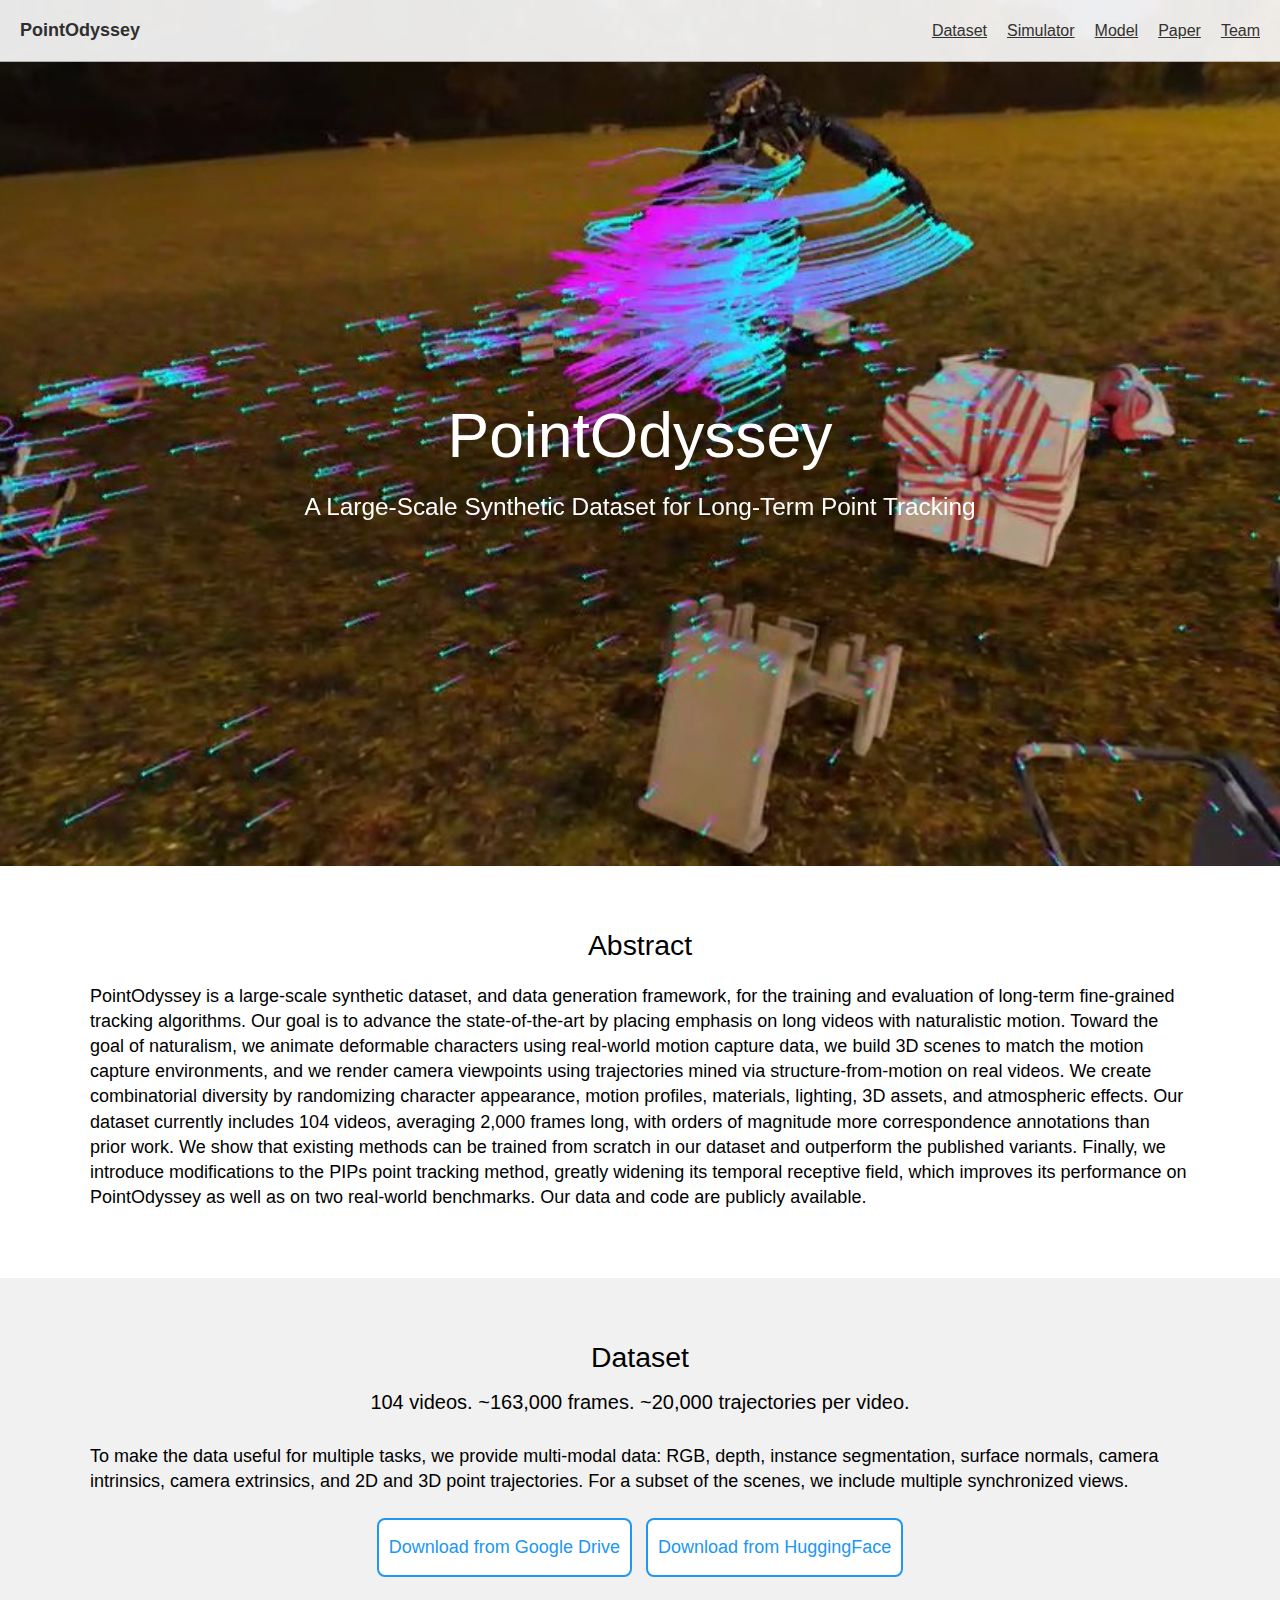
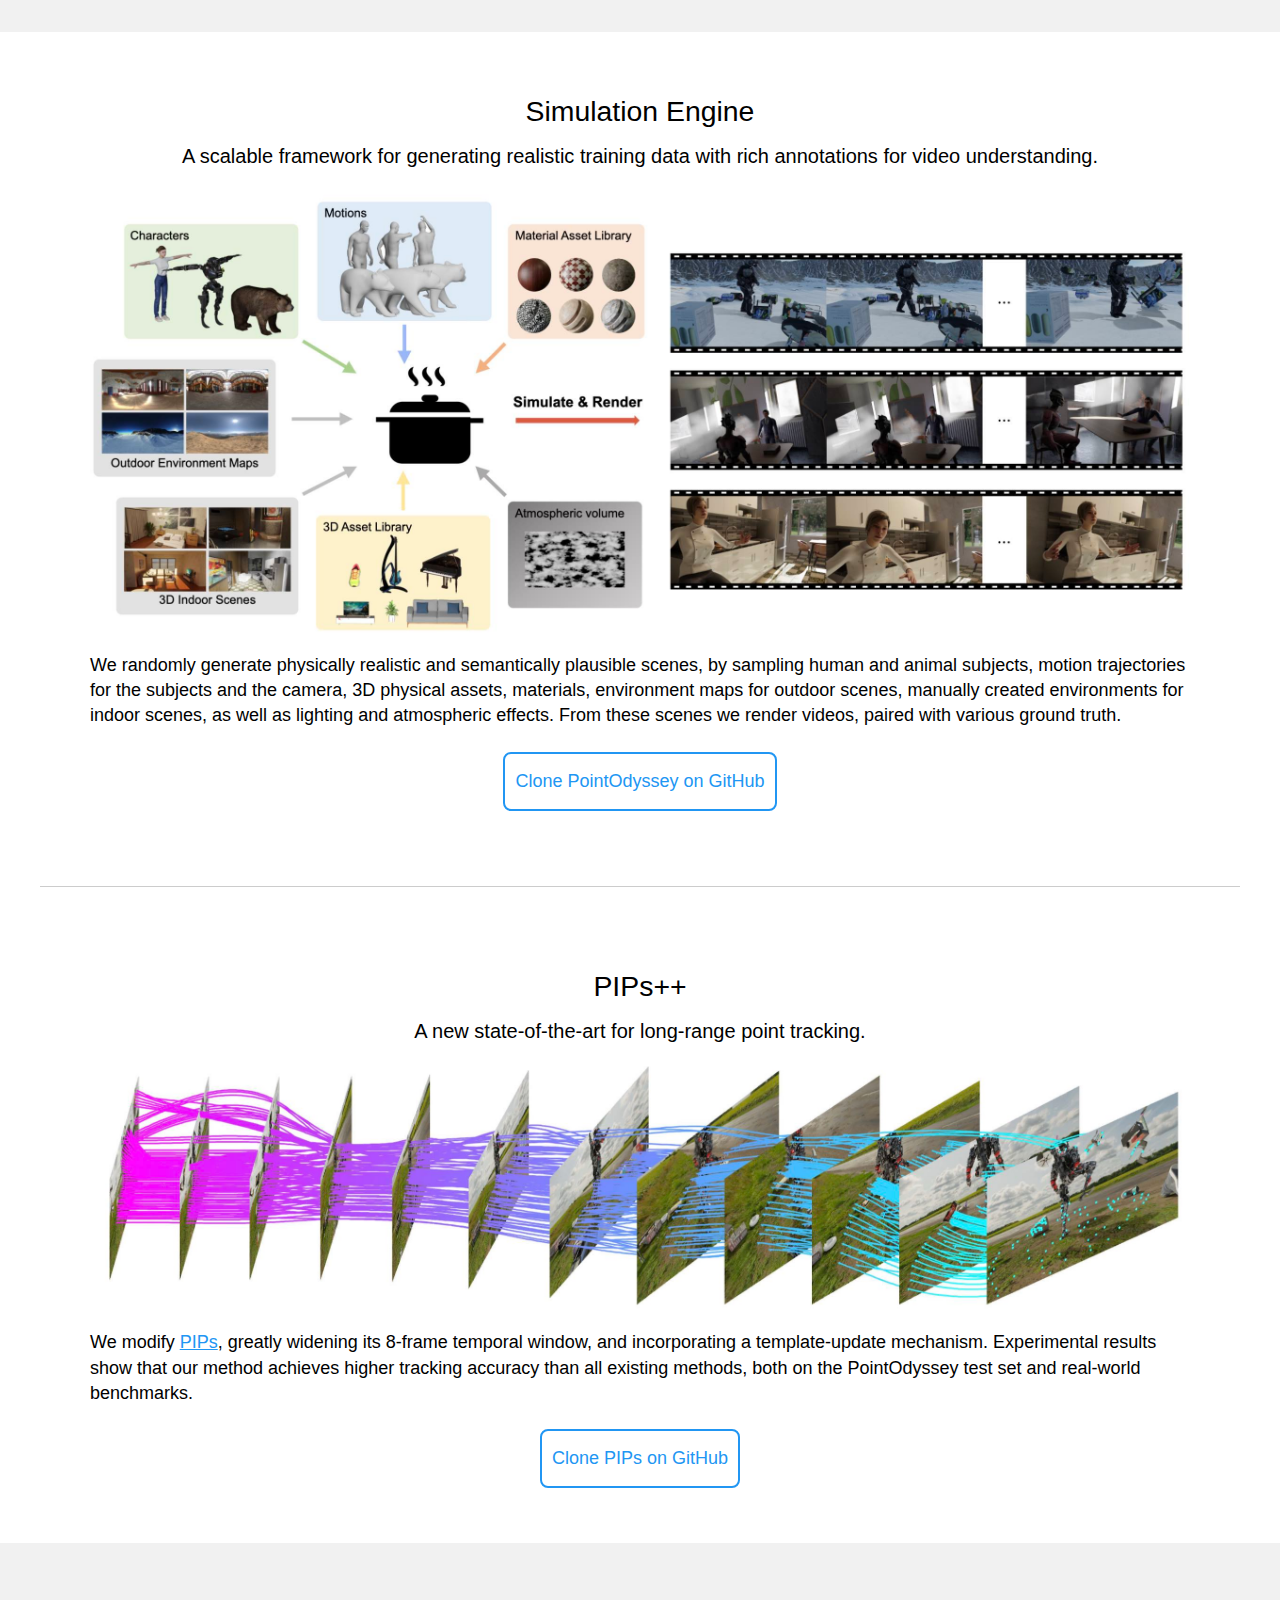
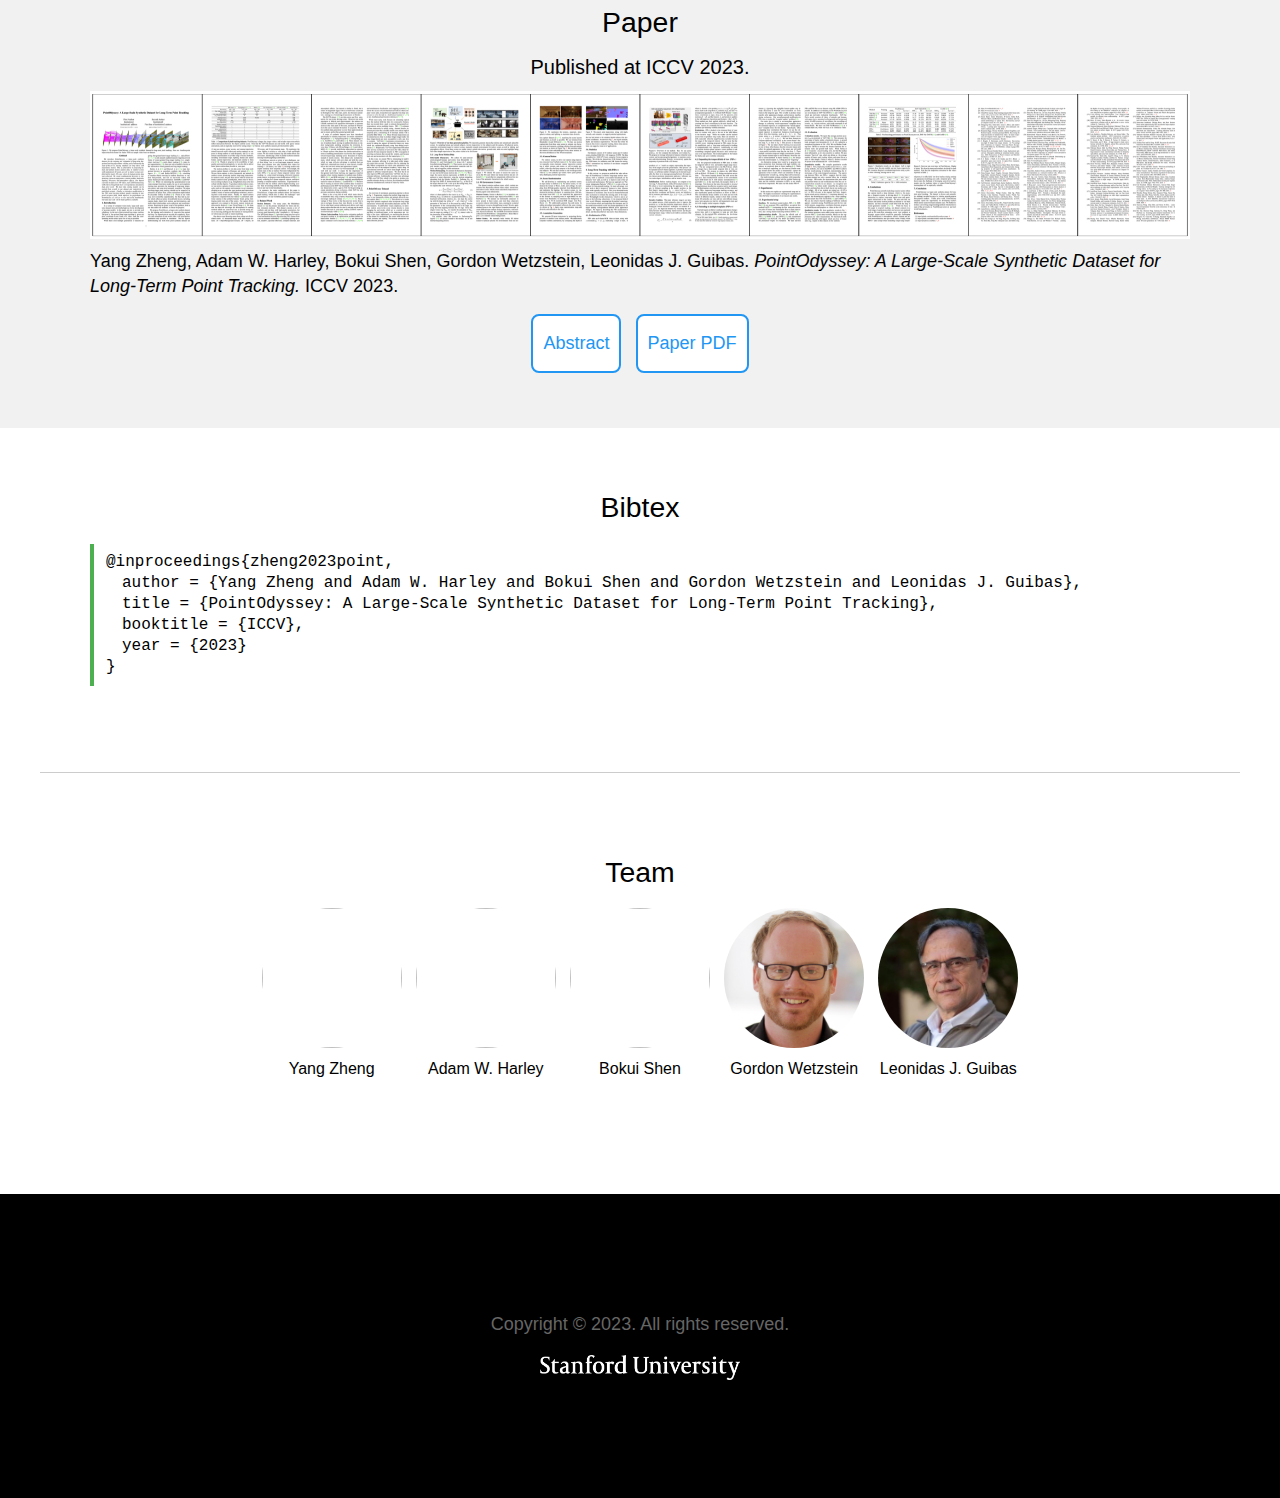
==== index.html @ 619a04db "updated video count" ====
<!DOCTYPE html>
<html>
  <head>
    <!-- Google tag (gtag.js) -->
    <script async src="https://www.googletagmanager.com/gtag/js?id=G-W2QJ24VBZG"></script>
    <script>
      window.dataLayer = window.dataLayer || [];
      function gtag(){dataLayer.push(arguments);}
      gtag('js', new Date());

      gtag('config', 'G-W2QJ24VBZG');
    </script>
    <title>PointOdyssey: A Large-Scale Synthetic Dataset for Long-Term Point Tracking</title>
    <meta charset="UTF-8">
    <!-- <link rel="stylesheet" href="https://maxcdn.bootstrapcdn.com/bootstrap/3.2.0/css/bootstrap.min.css"> -->
    <!-- <\!-- <link rel="stylesheet" href="css/bootstrap.css"> -\-> -->
    <!-- <link rel="stylesheet" href="https://maxcdn.bootstrapcdn.com/bootstrap/3.2.0/css/bootstrap-theme.min.css"> -->
    
    <meta name="viewport" content="width=device-width, initial-scale=1">
    <link rel="stylesheet" href="https://www.w3schools.com/w3css/4/w3.css">
    <link rel='stylesheet' href='https://fonts.googleapis.com/css?family=Roboto'>
    <!-- <link rel='stylesheet' href='https://fonts.googleapis.com/css?family=Fira+Sans'> -->
    <style>
      html {
	  background: #000;
      }
      html,body,p,h1,h2,h3,h4,h5,h6 {
	  /* font-family: "Roboto", sans-serif; */
	  font-family: "Optimistic Display", sans-serif;
	  line-height: 1.4em;
	  -webkit-font-smoothing: antialiased;
      }
      h1,h2,h3,h4,h5,h6 {font-weight: 400;}
      /* h1 {font-size: 48px; text-shadow: 2px 2px 10px black;} */
      /* h1 {font-size: 36px} */
      h1 {font-size: calc(min(24px + 3vw, 96px))}
      h2 {font-size: calc(min(22px + 0.5vw, 48px))}
      p {font-size: 18px}
      ol {font-size: 18px}
      hr {border-top: 1px solid #ccc}
      .card {border: 1px solid #ccc}
      img { display:block; margin-bottom:0px;}
      /* a {text-decoration: none; color: #2196F3;}  */
      a {color: #2196F3;} 
      .btn {margin-bottom:4px}
      .bkg {
      /* background-image: url("images/gates_night2.jpg"); */
      /* box-shadow: inset 0 0 100px hsla(0,0%,0%,1.0); */
      background-size: 100%, auto;
      background-position: 0 50%;
      background-color: #fff;
      }
      .w3-row-padding{ padding: 50px 50px;}
      .margin-top{ margin-top: 50px;}
      .margin-bottom{ margin-bottom: 50px;}
      .head { height:250px;}
      .container {padding: 0; }

      ul {
	  margin: 0 0 20px 0;
	  list-style-type: circle;
      }
      li {
          margin: 10px 0;
      }

      .d-flex {
	  display: flex;
      }
      .align-items-center {
	  align-items: center;
      }
      

      .button {
	  background-color: #2196F3;
	  border: none;
	  padding: 5px 10px;
	  text-align: center;
	  text-decoration: none;
	  display: inline-block;
	  margin: 5px 5px;
	  /* font-size: 16px; */
	  /* margin: 4px 2px; */
	  transition-duration: 0.4s;
	  cursor: pointer;
	  border-radius: 8px;
      }

      .button2 {
	  background-color: #fff;
	  border: 2px solid #2196F3;
      }

      .button2:hover {
	  background-color: #2196F3;
	  color: white;
      }

      .row {
	  width: 100%;
	  height: 100%;
	  display:table-row;
	  background: #ddd;
      }
      .col-left, .col-right {
	  width: 50%;
	  display: table-cell;
	  vertical-align: middle;
      }

      .video-container {
	  width: 100%;
	  position: relative;
	  <!-- background-color: #000; -->
      }
      .inline-video-container {
	  /* min-height: 300px; */
	  width: 100%;
	  position: relative;
      }
      .video-container video {
	  width: 100%;
	  height: 100%;
	  position: absolute;
	  object-fit: cover;
	  z-index: 0;
	  filter: brightness(50%);
      }
      .inline-video-container video {
	  width: 100%;
	  height: 100%;
	  position: absolute;
	  z-index: 0;
	  filter: brightness(50%);
      }
      .video-container .caption {
	  z-index: 1;
	  position: relative;
	  padding: 10px;
	  text-color: #fff;
      }
      .video-container .caption a {
	  /* text-decoration: underline; */
	  color: #66AAFF;
      } 
      /* ul { */
      /* 	  list-style: none; */
      /* } */
      /* ul li:before { */
      /* 	  content: '✓ '; */
      /* } */
      .layered-paper-big { /* modified from: http://css-tricks.com/snippets/css/layered-paper/ */
      box-shadow:
      0px 0px 1px 1px rgba(0,0,0,0.35), /* The top layer shadow */
      5px 5px 0 0px #fff, /* The second layer */
      5px 5px 1px 1px rgba(0,0,0,0.35), /* The second layer shadow */
      10px 10px 0 0px #fff, /* The third layer */
      10px 10px 1px 1px rgba(0,0,0,0.35), /* The third layer shadow */
      15px 15px 0 0px #fff, /* The fourth layer */
      15px 15px 1px 1px rgba(0,0,0,0.35), /* The fourth layer shadow */
      20px 20px 0 0px #fff, /* The fifth layer */
      20px 20px 1px 1px rgba(0,0,0,0.35), /* The fifth layer shadow */
      25px 25px 0 0px #fff, /* The fifth layer */
      25px 25px 1px 1px rgba(0,0,0,0.35); /* The fifth layer shadow */
      margin-left: 10px;
      margin-right: 60px;
      }

      .w3-top {
	  z-index: 2;
	  vertical-align:middle;
      }

      /* Add a black background color to the top navigation */
      .topnav {
	  background-color: #fff;
	  overflow: hidden;
	  border-bottom: 1px solid #c0c0c0;
	  padding: 0px 10px; 
	  font-size: 16px;
	  opacity: 90%; 
      }

      .topnav p {
	  float: left;
	  color: #333;
	  text-align: center;
	  margin: 0;
	  text-decoration: none;
	  font-weight:bold; 
	  padding: 20px 20px;
      }
      
      .topnav a {
	  float: right;
	  color: #333;
	  text-align: center;
	  padding: 20px 10px;
	  text-decoration: underline;
      }
      .topnav a:hover {
	  background-color: #ddd;
	  color: black;
      }
      .topnav a.active {
	  background-color: #2196F3;
	  color: white;
      }

      .author {
	  display: inline-block;
	  text-align: center;
	  font-size: 16px;
	  margin-bottom: 10px;
	  padding: 5px 5px;
	  background: #fff;
	  border-radius: 20px;
      }
      .author a{
	  color: black;
	  text-decoration: none;
      }
      .author:hover {
	  background: #f0f0f0;
      }
      .authorphoto img {
	  width: 140px;
	  height: 140px;
	  border-radius: 140px;
	  margin-bottom: 10px;
      }
      
      .author-institute{
	  color: #000000;
	  font-size: 14px;
      }

      .footer {
	  left: 0;
	  bottom: 0;
	  width: 100%;
	  height: 100px;
	  background-color: #000;
	  color: white;
	  text-align: center;
      }

      a.anchor {
	  display: block;
	  position: relative;
	  top: -50px;
	  visibility: hidden;
      }
      

      /* replaces the "cover" image in html5 video */
      #container {
	  background-image: url("./assets/preview_frame.jpg");
	  background-size: cover;
	  background-position: center;
	  background-repeat: no-repeat;
	  background-color: black;
      }
      #video {
	  opacity: 0;                /* start faded out */
	  transition: opacity 2s;    /* css fade in */
      }
      
    </style>
    <script type='text/javascript' src='./assets/jquery-3.7.0.min.js?ver=3.7.0' id='jquery-core-js'></script>
    <script type="text/javascript">
      /* wait for all elements of DOM to be rendered */
      $(document).ready(function() {

	  /* force some of these attr */
	  $("#video").attr({"autoplay": true,
			    "muted": true});

	  /* ensure that video ends on last frame
	     rather than rewind to beginning
	     $("#video").mediaelementplayer({autoRewind: false}); */
	  /* double ensure that video is muted otherwise chrome
	     won't autostart */
	  $("#video").prop('muted', true);

	  /* when video auto plays, it fades in */
	  $("#video").bind('play', function (e) {
	      $("#video").css('opacity', 1.0);
	  });
      });
    </script>

  </head>
  <body class="w3-white" style="padding:0; margins:0;">

    <a class="anchor" class="top" id="home"></a>
    <div class="w3-top">
      <div class="w3-bar">
	<!-- <div class="w3-content"> -->
	  <div class="topnav">
	    <a href="#home" style="float:left;text-decoration:none;font-weight:bold;font-size:18px">PointOdyssey</a>
	    <div class="w3-hide-small">
	      <a href="#team">Team</a>
	      <a href="#paper">Paper</a>
	      <a href="#model">Model</a>
	      <a href="#simulator">Simulator</a>
	      <a href="#dataset">Dataset</a>
	    </div>
	  </div>
	</div>
      </div>
    </div>
    
    
    <div class="video-container" id='container'>
      <video id='video' controls="controls" muted="muted" autoplay="true" loop="true" preload='none'>
	<source src="./assets/media2-26823.mp4#t=0.1" type="video/mp4" />
      </video>
      <div class="caption">
	<div class="w3-row w3-content" style="max-width:1200px; padding-left:5%; padding-right:5%; padding-top:50px">
	  <!-- <div class="w3-col w3-hide-small" style="width:50px"></div> -->
	  <div class="w3-row w3-text-white">
	    <!-- <div class="w3-col s0 m3 l0" style="height:10px"></div> -->
	    <!-- <div class="w3-col s0 m9 l6"> -->
              <table style="width:100%;border:0px;border-spacing:0px;border-collapse:separate;margin-right:auto;margin-left:auto;">
		<tr style="padding:0px">
		  <td style="padding-top:30%;padding-bottom:30%;vertical-align:middle">
		    <div class="w3-center">
		      <h1>PointOdyssey</h1>
		      <h4 style="font-size: calc(18px + 0.5vw)">A Large-Scale Synthetic Dataset for Long-Term Point Tracking</h4>
		      <!-- <p> -->
			<!-- 	<a href="https://y-zheng18.github.io/">Yang Zheng</a>, -->
			<!-- 	<a href="https://adamharley.com/">Adam W. Harley</a>, -->
			<!-- 	<a href="https://cs.stanford.edu/people/bshen88/">Bokui Shen</a>, -->
			<!-- 	<a href="https://stanford.edu/~gordonwz/">Gordon Wetzstein</a>, -->
			<!-- 	<a href="https://geometry.stanford.edu/member/guibas/">Leonidas J. Guibas</a> -->
			<!-- </p> -->
		    </div>
		    <!-- <h3>ICCV 2023</h3> -->
		    <!-- <p>Yang Zheng</p> -->
		    <!-- <p>Adam W. Harley</p> -->
		    <!-- <p>Bokui Shen</p> -->
		    <!-- <p>Gordon Wetzstein</p> -->
		    <!-- <p>Leonidas J. Guibas</p> -->
		    <!-- <p>Yang Zheng, Adam W. Harley, Bokui Shen, Gordon Wetzstein, Leonidas J. Guibas</p> -->
		    <!-- <p>Yang Zheng, Adam W. Harley, Bokui Shen, Gordon Wetzstein, Leonidas J. Guibas</p> -->
		    <!-- <p>ICCV 2023</p> -->
		  </td>
		</tr>
	      </table>
	      <!-- </div> -->
	    <!-- <div class="w3-col s0 m3 l5" style="height:10px"></div> -->
	  </div>
	</div> <!-- end 1200 -->
      </div>  <!-- end video caption -->
    </div> <!-- end video container -->
    
    <div class="w3-content" style="max-width:1200px;">
      <div class="w3-row-padding">
	<div class="w3-center">
	  <h2>Abstract</h2>
	</div>
	<p>PointOdyssey is a large-scale synthetic dataset, and data generation framework, for the training and evaluation of long-term fine-grained tracking algorithms. Our goal is to advance the state-of-the-art by placing emphasis on long videos with naturalistic motion. Toward the goal of naturalism, we animate deformable characters using real-world motion capture data, we build 3D scenes to match the motion capture environments, and we render camera viewpoints using trajectories mined via structure-from-motion on real videos. We create combinatorial diversity by randomizing character appearance, motion profiles, materials, lighting, 3D assets, and atmospheric effects. Our dataset currently includes 104 videos, averaging 2,000 frames long, with orders of magnitude more correspondence annotations than prior work. We show that existing methods can be trained from scratch in our dataset and outperform the published variants. Finally, we introduce modifications to the PIPs point tracking method, greatly widening its temporal receptive field, which improves its performance on PointOdyssey as well as on two real-world benchmarks. Our data and code are publicly available.
	</p>
      </div> <!-- end row -->
    </div> <!-- end 1200 -->
    
    <a class="anchor" class="top" id="dataset"></a>
    <div class="w3-light-gray">
      <div class="w3-row-padding w3-content" style="max-width:1200px;">
	<div class="w3-center">
	  <h2>Dataset</h2>
	  <h4>104 videos. ~163,000 frames. ~20,000 trajectories per video.</h4>
	  <img style="width:100%;max-width:100%" alt="" src="assets/teaser.gif">
	</div>
	<p>To make the data useful for multiple tasks, we provide multi-modal data: RGB, depth, instance segmentation, surface normals, camera intrinsics, camera extrinsics, and 2D and 3D point trajectories. For a subset of the scenes, we include multiple synchronized views.</p>
	<div class="w3-center">
	  <a class="button button2" href="https://drive.google.com/drive/folders/1AyoI_9fw-G1X1MYEmOBuTFnCjX6PjoH6?usp=drive_link"><h5>Download from Google Drive</h5></a>
	  <a class="button button2" href="https://huggingface.co/datasets/aharley/pointodyssey/tree/main"><h5>Download from HuggingFace</h5></a>
	</div>
      </div> <!-- end 1200 -->
    </div> <!-- end gray -->


    <a class="anchor" class="top" id="simulator"></a>
    <div class="w3-content" style="max-width:1200px;">
      <div class="w3-row-padding">
	<div class="w3-center">
	  <h2>Simulation Engine</h2>
	  <h4>A scalable framework for generating realistic training data with rich annotations for video understanding.</h4>
	  <img style="width:100%;max-width:100%" alt="" src="assets/pipeline.jpg">
	</div>
	<p>We randomly generate physically realistic and semantically plausible
	  scenes, by sampling human and animal subjects, motion trajectories for the subjects and the camera, 3D physical assets,
	  materials, environment maps for outdoor scenes, manually created environments for indoor scenes, as well as lighting and
	  atmospheric effects. From these scenes we render videos, paired with various ground truth.</p>
	<div class="w3-center">
	  <a class="button button2" href="https://github.com/y-zheng18/point_odyssey"><h5>Clone PointOdyssey on GitHub</h5></a>
	  <!-- <a class="button button2" href="#simulator"><h5>Link will appear here before Monday July 31!</h5></a> -->
	  <!-- <a class="button button2" href="https://github.com/y-zheng18/point_odyssey"><h5>Clone PointOdyssey on GitHub</h5></a> -->
	</div>
      </div> <!-- end row-padding -->
      
      <hr>
      
    <a class="anchor" class="top" id="model"></a>
      <div class="w3-row-padding">
	<div class="w3-center">
	  <h2>PIPs++</h2>
	  <h4>A new state-of-the-art for long-range point tracking.</h4>
	  <img style="width:100%;max-width:100%" alt="" src="assets/point_tracks.jpg">
	</div>
	<p>We modify <a href="https://particle-video-revisited.github.io/">PIPs</a>, greatly widening its 8-frame temporal window, and incorporating a template-update mechanism. Experimental results show that our method achieves higher tracking accuracy than all existing methods, both on the PointOdyssey test set and real-world benchmarks.
	  <div class="w3-center">
	    <!-- <h3>Clone <a href="https://github.com/aharley/pips/">pips</a> on GitHub.</h3> -->
	    <a class="button button2" href="https://github.com/aharley/pips"><h5>Clone PIPs on GitHub</h5></a>
	  </div>
      </div> <!-- end row-padding -->
    </div> <!-- end 1200 -->

    
    <a class="anchor" class="top" id="paper"></a>
    <div class="w3-light-gray">
      <div class="w3-content" style="max-width:1200px;">
	<div class="w3-row-padding">
	  <div class="w3-center">
	    <h2>Paper</h2>
	    <h4>Published at ICCV 2023.</h4>
	    <img style="width:100%;max-width:100%" alt="" src="assets/paper_wide.jpeg">
	  </div>
	  <h5>Yang Zheng, Adam W. Harley, Bokui Shen, Gordon Wetzstein, Leonidas J. Guibas.
	    <i>PointOdyssey: A Large-Scale Synthetic Dataset for Long-Term Point Tracking.</i>
	    ICCV 2023.</h5>
	  <div class="w3-center">
	    <a class="button button2" href="https://arxiv.org/abs/2307.15055"><h5>Abstract</h5></a>
	    <a class="button button2" href="https://arxiv.org/pdf/2307.15055.pdf"><h5>Paper PDF</h5></a>
	  </div>
	</div> <!-- end row-padding -->
      </div> <!-- end 1200 -->
    </div> <!-- end gray -->
    
    <div class="w3-content" style="max-width:1200px;">
      <div class="w3-row-padding">
	<div class="w3-center"><h2>Bibtex</h2></div>
	<div class="w3-code notranslate">
	  @inproceedings{zheng2023point,<br>
	  &emsp;author    = {Yang Zheng and Adam W. Harley and Bokui Shen and Gordon Wetzstein and Leonidas J. Guibas}, <br>
	  &emsp;title     = {PointOdyssey: A Large-Scale Synthetic Dataset for Long-Term Point Tracking},<br>
	  &emsp;booktitle = {ICCV},<br>
	  &emsp;year      = {2023}<br>
	  }
	</div>
      </div> <!-- end row-padding -->
      
      <hr>
      
      <a class="anchor" class="top" id="team"></a>
      <div class="w3-row-padding w3-content">
	<div class="w3-center" style="padding-bottom:50px;">
	  <h2>Team</h2>
	  <div>
	    <div class="author">
	      <a href="https://y-zheng18.github.io/">
		<div class="authorphoto"><img src="https://y-zheng18.github.io/figs/me.jpg"></div>
		<div>Yang Zheng</div>
	      </a>
	    </div>
	    <div class="author">
	      <a href="https://www.adamharley.com/">
		<div class="authorphoto"><img src="https://adamharley.com/images/face_gates2.jpg"></div>
		<div>Adam W. Harley</div>
	      </a>
	    </div>
	    <div class="author">
	      <a href="https://cs.stanford.edu/~willshen">
		<div class="authorphoto"><img src="https://cs.stanford.edu/people/bshen88/assets/img/bokui_shen.jpg"></div>
		<div>Bokui Shen</div>
	      </a>
	    </div>
	    <div class="author">
	      <a href="https://stanford.edu/~gordonwz/">
		<div class="authorphoto"><img src="./assets/gordon.jpg"></div>
		<div>Gordon Wetzstein</div>
	      </a>
	    </div>
	    <div class="author">
	      <a href="http://geometry.stanford.edu/member/guibas">
		<div class="authorphoto"><img src="./assets/leo.jpg"></div>
		<div>Leonidas J. Guibas</div>
	      </a>
	    </div>
	  </div>
	</div>
      </div> <!-- end row-padding -->
      <!-- <hr> -->
    </div> <!-- end 1200 -->
    <div class="footer">
      <div class="w3-row-padding">
	<div class="w3-row-padding">
	  <p class="w3-center" style="color:#666;">Copyright © 2023. All rights reserved.</p>
	  <p><img alt="" src="assets/stanford_white.png" style="display: block; margin-left: auto; margin-right: auto; width:200px;"></p>
	</div>
      </div>
    </div>
  </body>
</html>
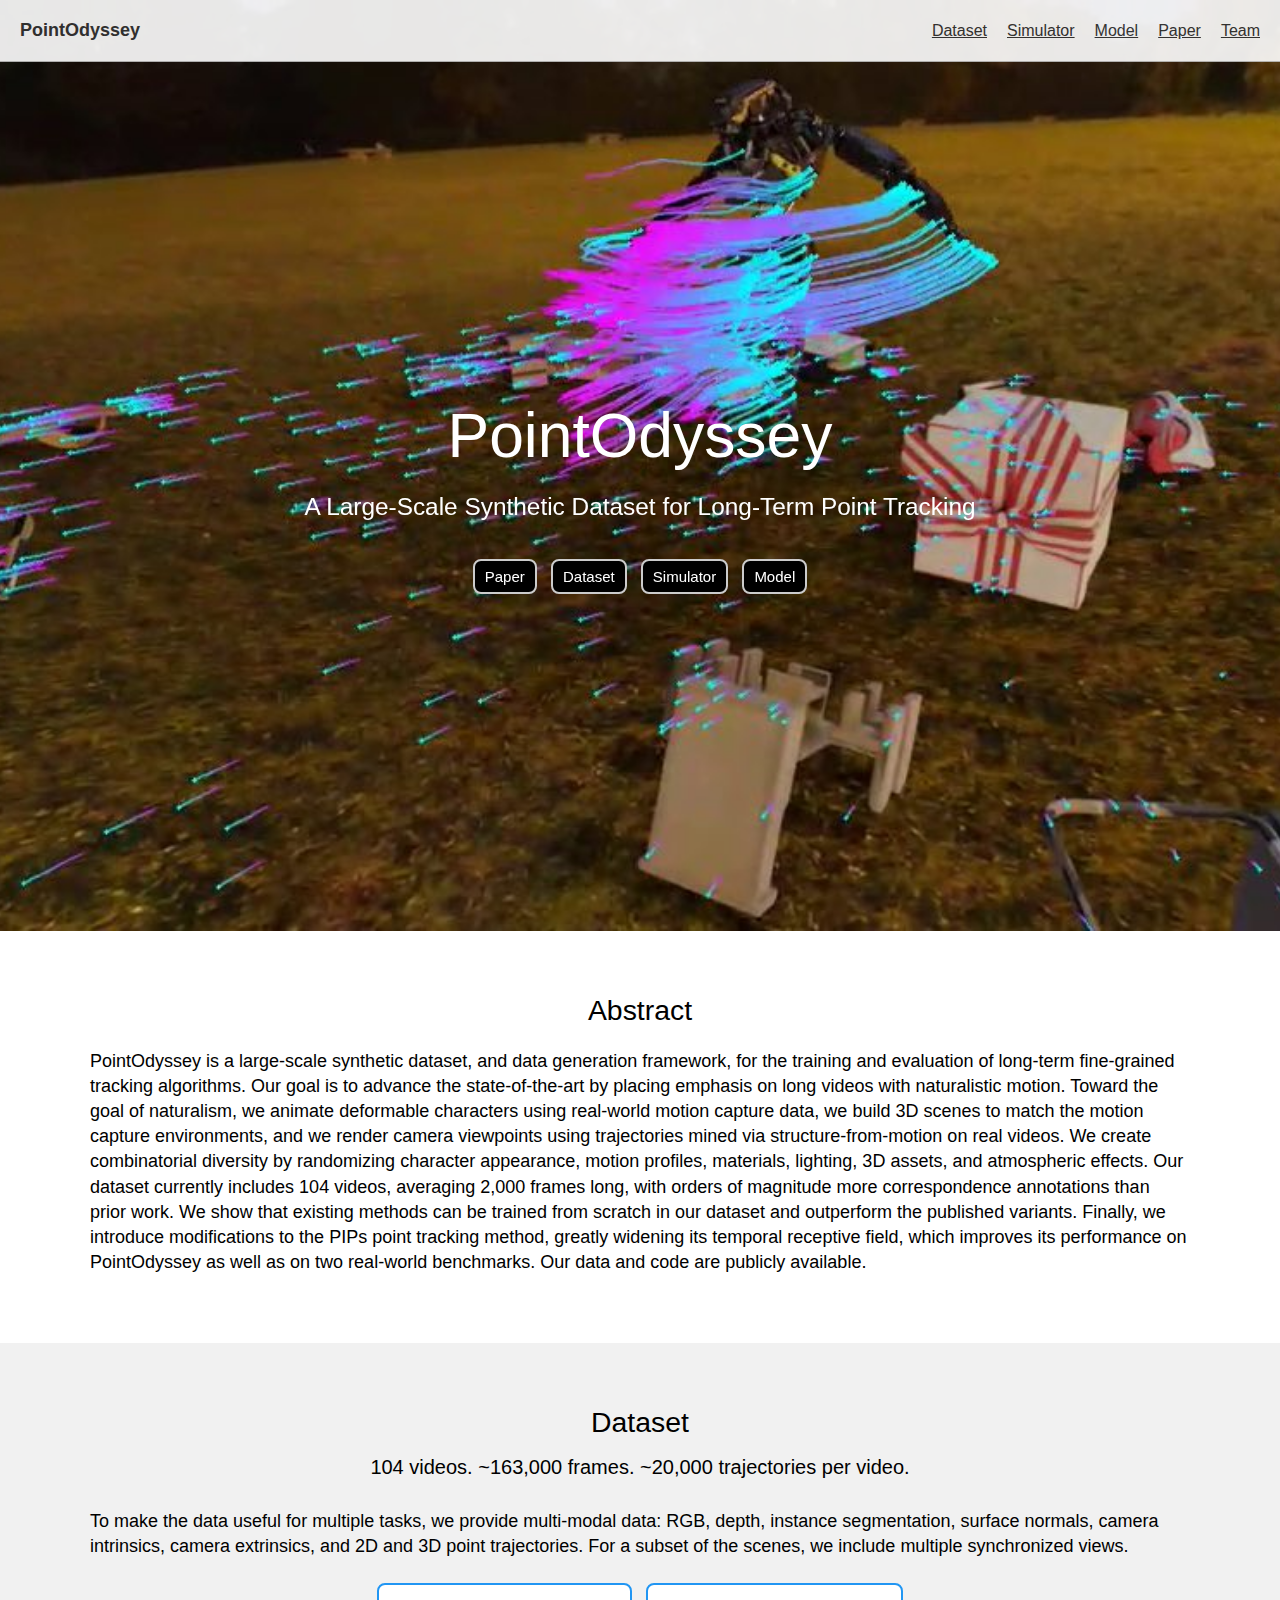
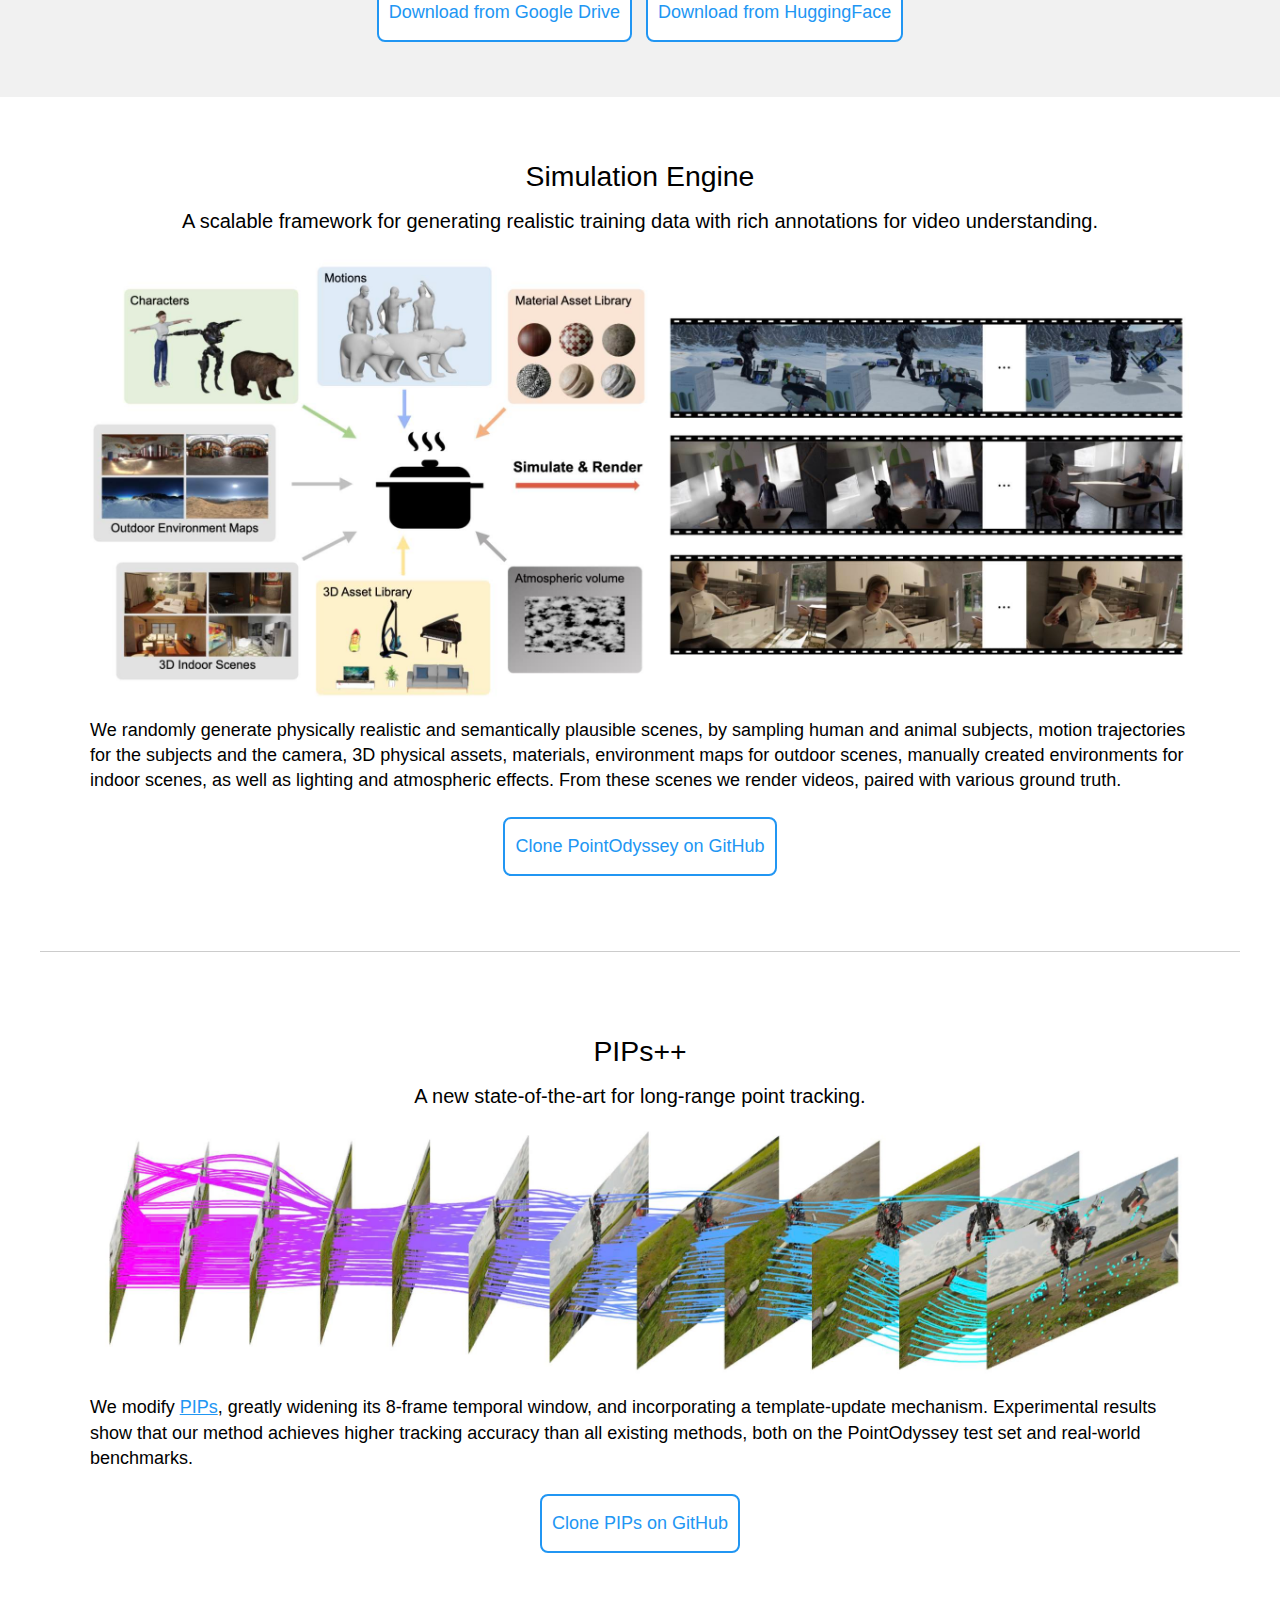
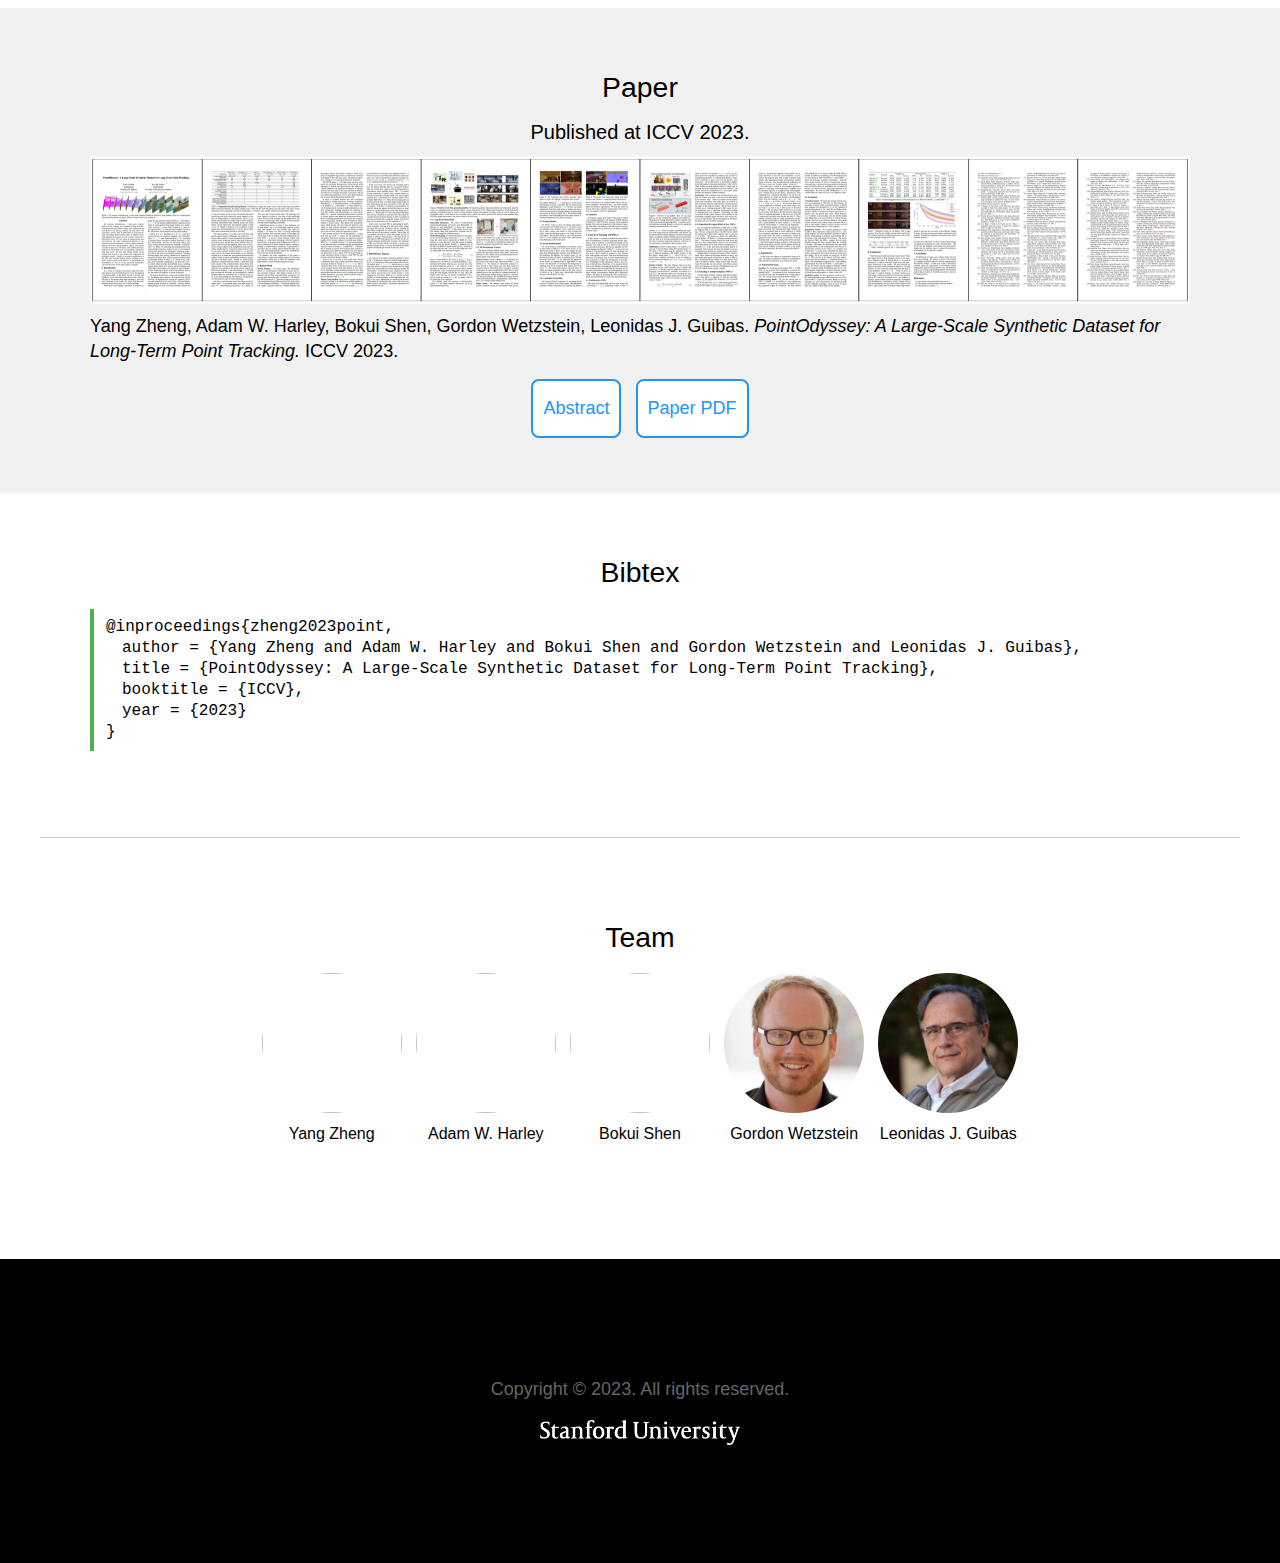
==== commit 8b26c575: "added quick links to front" ====
--- a/index.html
+++ b/index.html
@@ -92,6 +92,15 @@
 	  border: 2px solid #2196F3;
       }
 
+      .button-black {
+	  background-color: #000;
+	  border: 2px solid #ccc;
+	  color: #fff;
+      }
+      /* .button-black a { */
+      /* 	  color: #fff;  */
+      /* } */
+
       .button2:hover {
 	  background-color: #2196F3;
 	  color: white;
@@ -140,10 +149,10 @@
 	  padding: 10px;
 	  text-color: #fff;
       }
-      .video-container .caption a {
-	  /* text-decoration: underline; */
-	  color: #66AAFF;
-      } 
+      /* .video-container .caption a { */
+      /* 	  /\* text-decoration: underline; *\/ */
+      /* 	  color: #66AAFF; */
+      /* }  */
       /* ul { */
       /* 	  list-style: none; */
       /* } */
@@ -321,6 +330,8 @@
 	<div class="w3-row w3-content" style="max-width:1200px; padding-left:5%; padding-right:5%; padding-top:50px">
 	  <!-- <div class="w3-col w3-hide-small" style="width:50px"></div> -->
 	  <div class="w3-row w3-text-white">
+
+	    
 	    <!-- <div class="w3-col s0 m3 l0" style="height:10px"></div> -->
 	    <!-- <div class="w3-col s0 m9 l6"> -->
               <table style="width:100%;border:0px;border-spacing:0px;border-collapse:separate;margin-right:auto;margin-left:auto;">
@@ -336,6 +347,14 @@
 			<!-- 	<a href="https://stanford.edu/~gordonwz/">Gordon Wetzstein</a>, -->
 			<!-- 	<a href="https://geometry.stanford.edu/member/guibas/">Leonidas J. Guibas</a> -->
 			<!-- </p> -->
+
+		      <div class="w3-center" style="padding-top:20px;">
+			<a class="button button-black" href="https://arxiv.org/abs/2307.15055">Paper</a>
+			<a class="button button-black" href="https://huggingface.co/datasets/aharley/pointodyssey/tree/main">Dataset</a>
+			<a class="button button-black" href="https://github.com/y-zheng18/point_odyssey">Simulator</a>
+			<a class="button button-black" href="https://github.com/aharley/pips">Model</a>
+		      </div>	    
+		      
 		    </div>
 		    <!-- <h3>ICCV 2023</h3> -->
 		    <!-- <p>Yang Zheng</p> -->
@@ -351,13 +370,37 @@
 	      </table>
 	      <!-- </div> -->
 	    <!-- <div class="w3-col s0 m3 l5" style="height:10px"></div> -->
-	  </div>
+	  </div> <!-- end row -->
 	</div> <!-- end 1200 -->
       </div>  <!-- end video caption -->
     </div> <!-- end video container -->
+    <!-- <\!-- <div class="w3-content w3-black" style="max-width:1200px;"> -\-> -->
+    <!--   <div class="w3-black w3-row-padding"> -->
+    <!-- 	<div class="w3-center"> -->
+    <!-- 	  <a class="button button-black" href="https://arxiv.org/abs/2307.15055">Read the paper</a> -->
+    <!-- 	  <a class="button button-black" href="https://github.com/y-zheng18/point_odyssey">Generate data</a> -->
+    <!-- 	  <a class="button button-black" href="https://github.com/aharley/pips">Track</a> -->
+    <!-- 	  <\!-- <\\!-- <h4><a href="https://particle-video-revisited.github.io/">PIPs</a></h4> -\\-> -\-> -->
+    <!-- 	    <\!-- <p><a class="button button-black" href="https://arxiv.org/abs/2307.15055">Read the paper</a></p> -\-> -->
+    <!-- 	    <\!-- <p><a class="button button-black" href="https://github.com/y-zheng18/point_odyssey">Generate data</a></p> -\-> -->
+    <!-- 	    <\!-- <p><a class="button button-black" href="https://github.com/aharley/pips">Track</a></p> -\-> -->
+    <!-- 	</div> -->
+	
+    <!--   </div> <\!-- end row -\-> -->
+    <!-- <\!-- </div> <\\!-- end 1200 -\\-> -\-> -->
+
     
     <div class="w3-content" style="max-width:1200px;">
       <div class="w3-row-padding">
+
+		      
+
+	<!-- <div class="w3-center"> -->
+	<!--   <a class="button button-black" href="https://arxiv.org/abs/2307.15055"><h5>arXiv page</h5></a> -->
+	<!-- </div> -->
+	<!-- <hr> -->
+	
+	
 	<div class="w3-center">
 	  <h2>Abstract</h2>
 	</div>
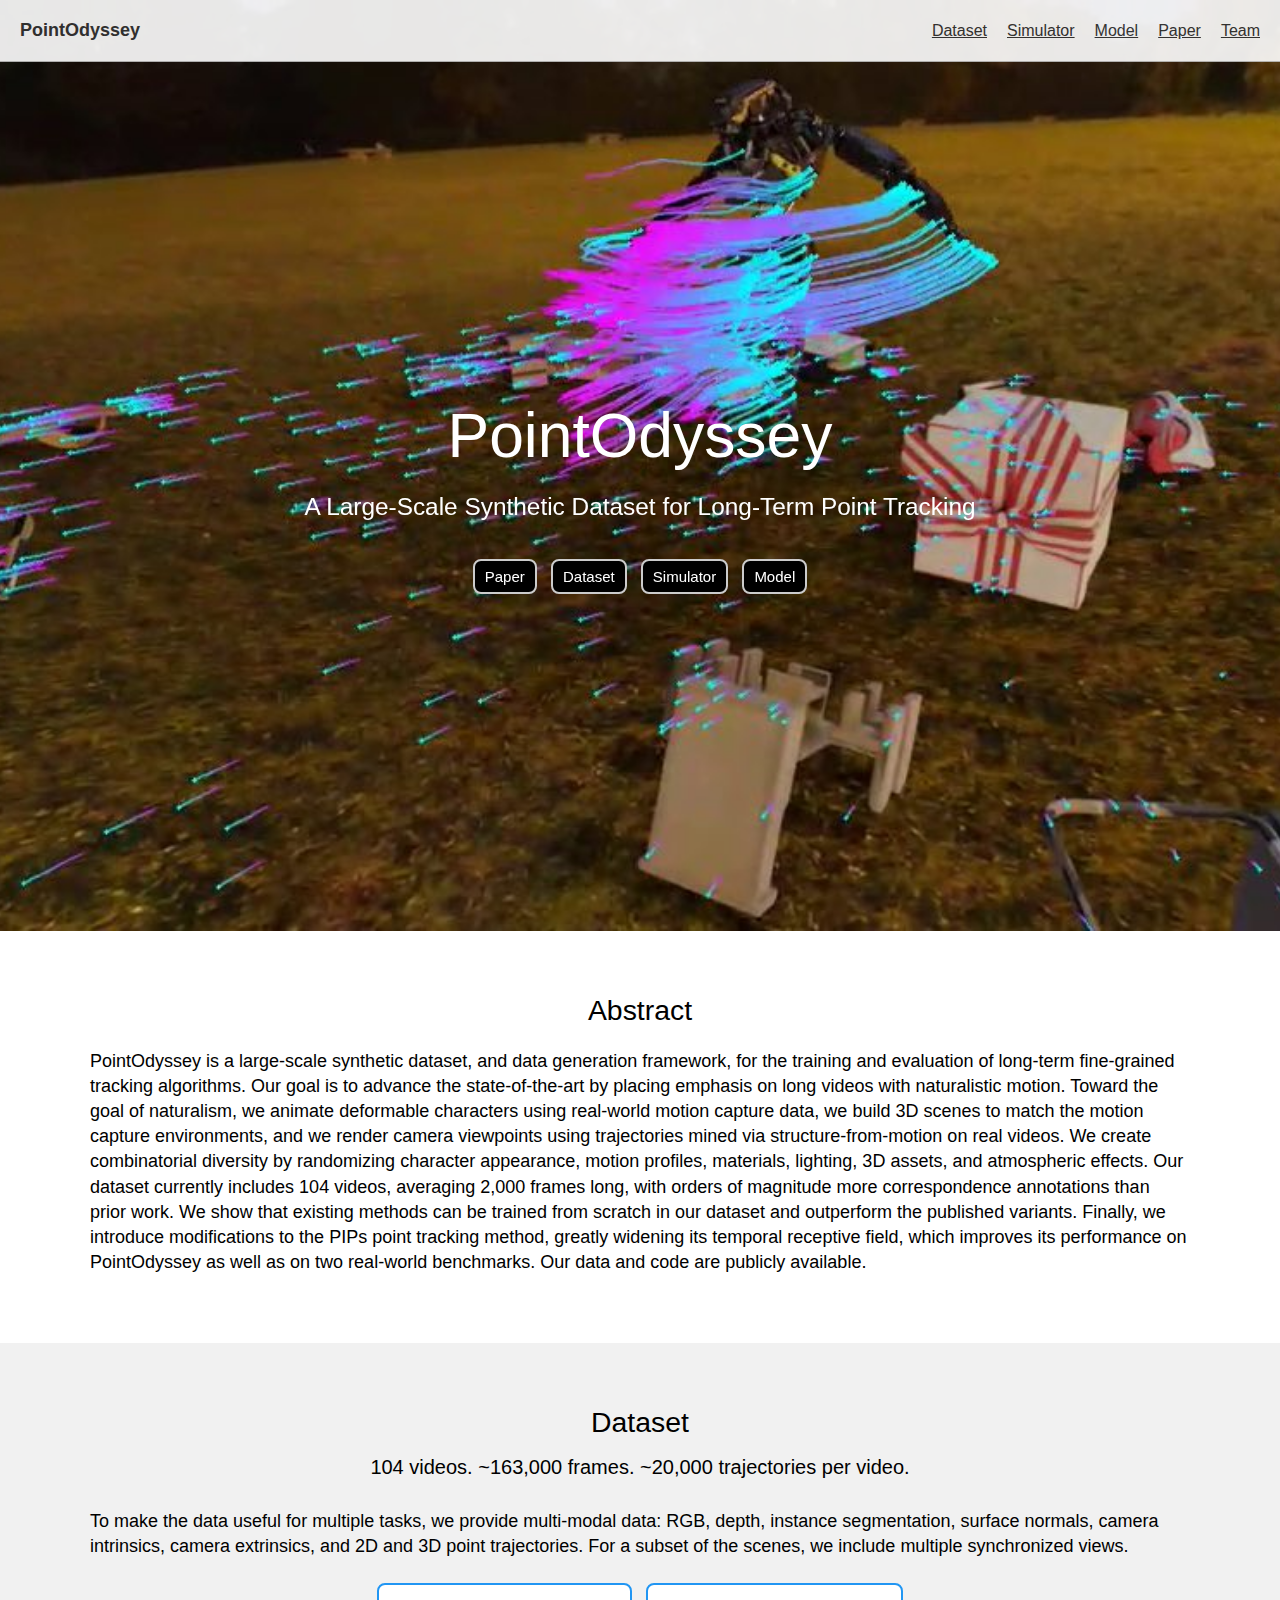
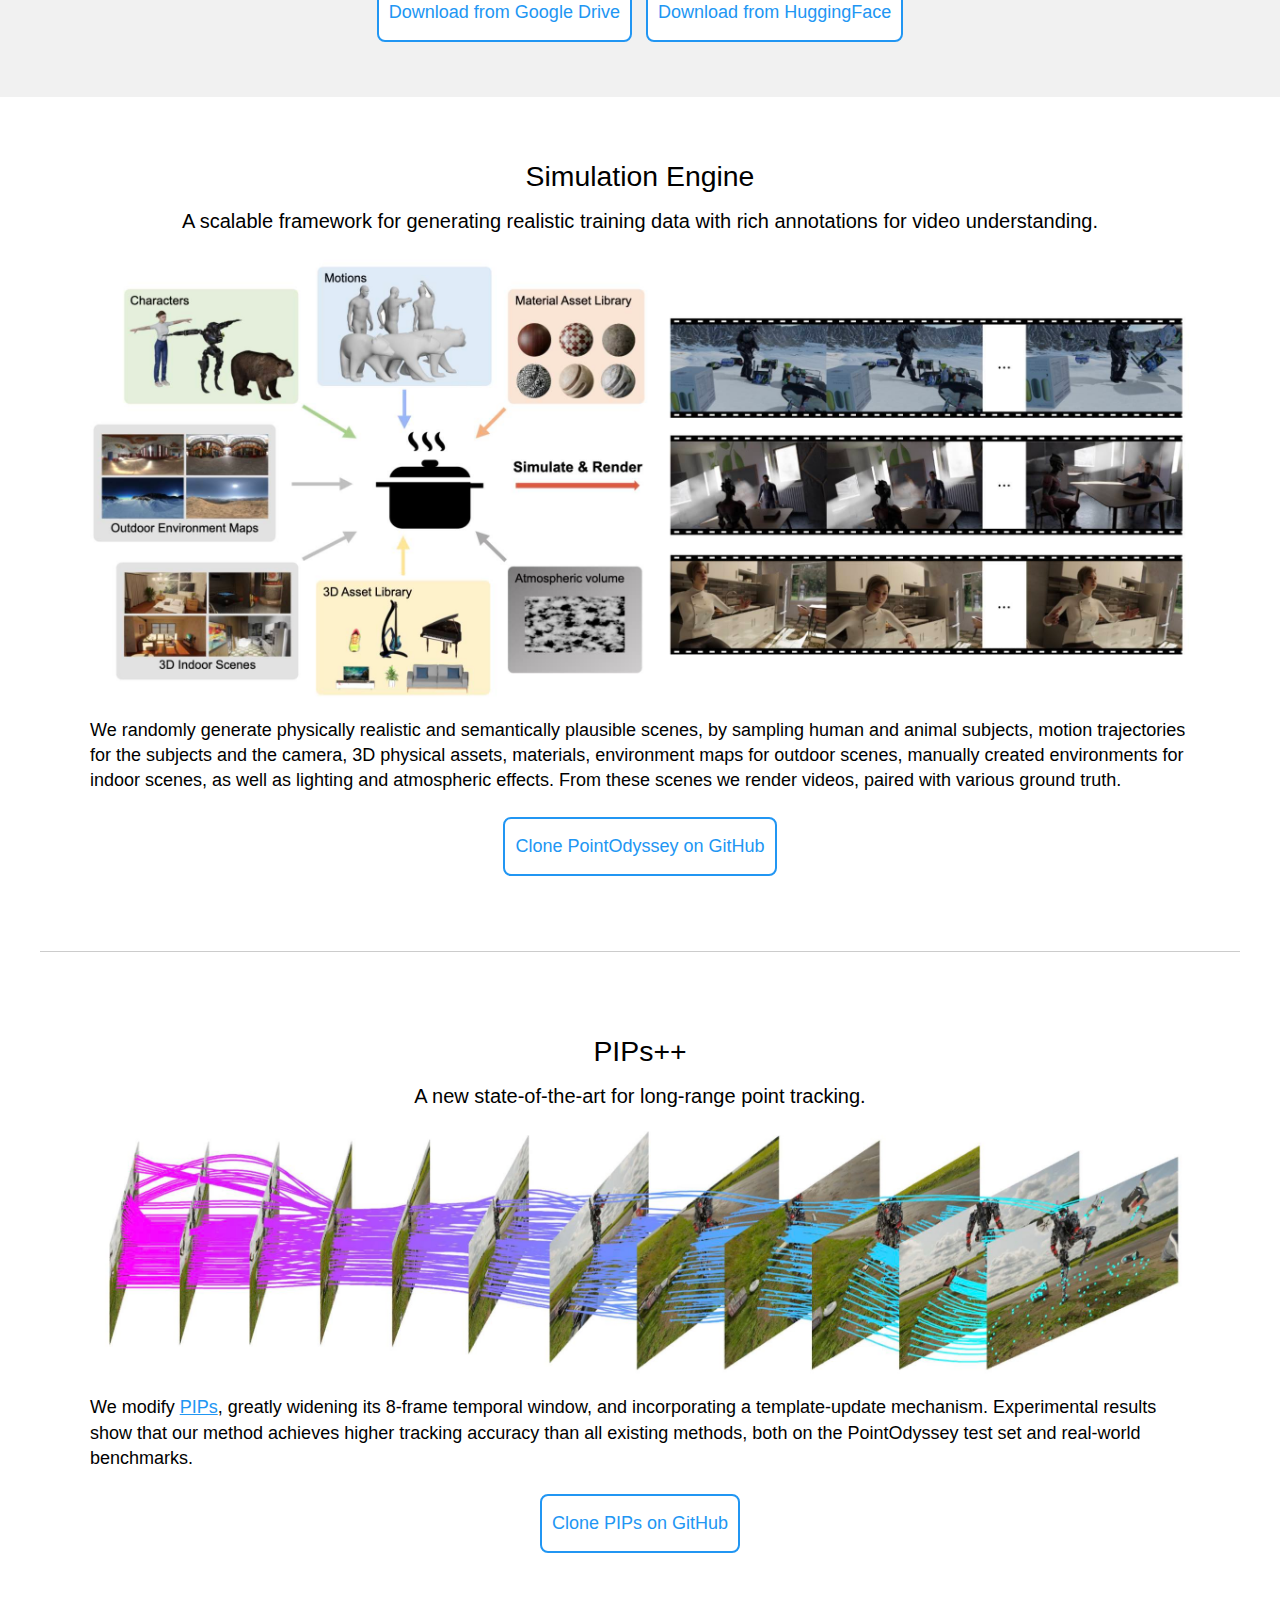
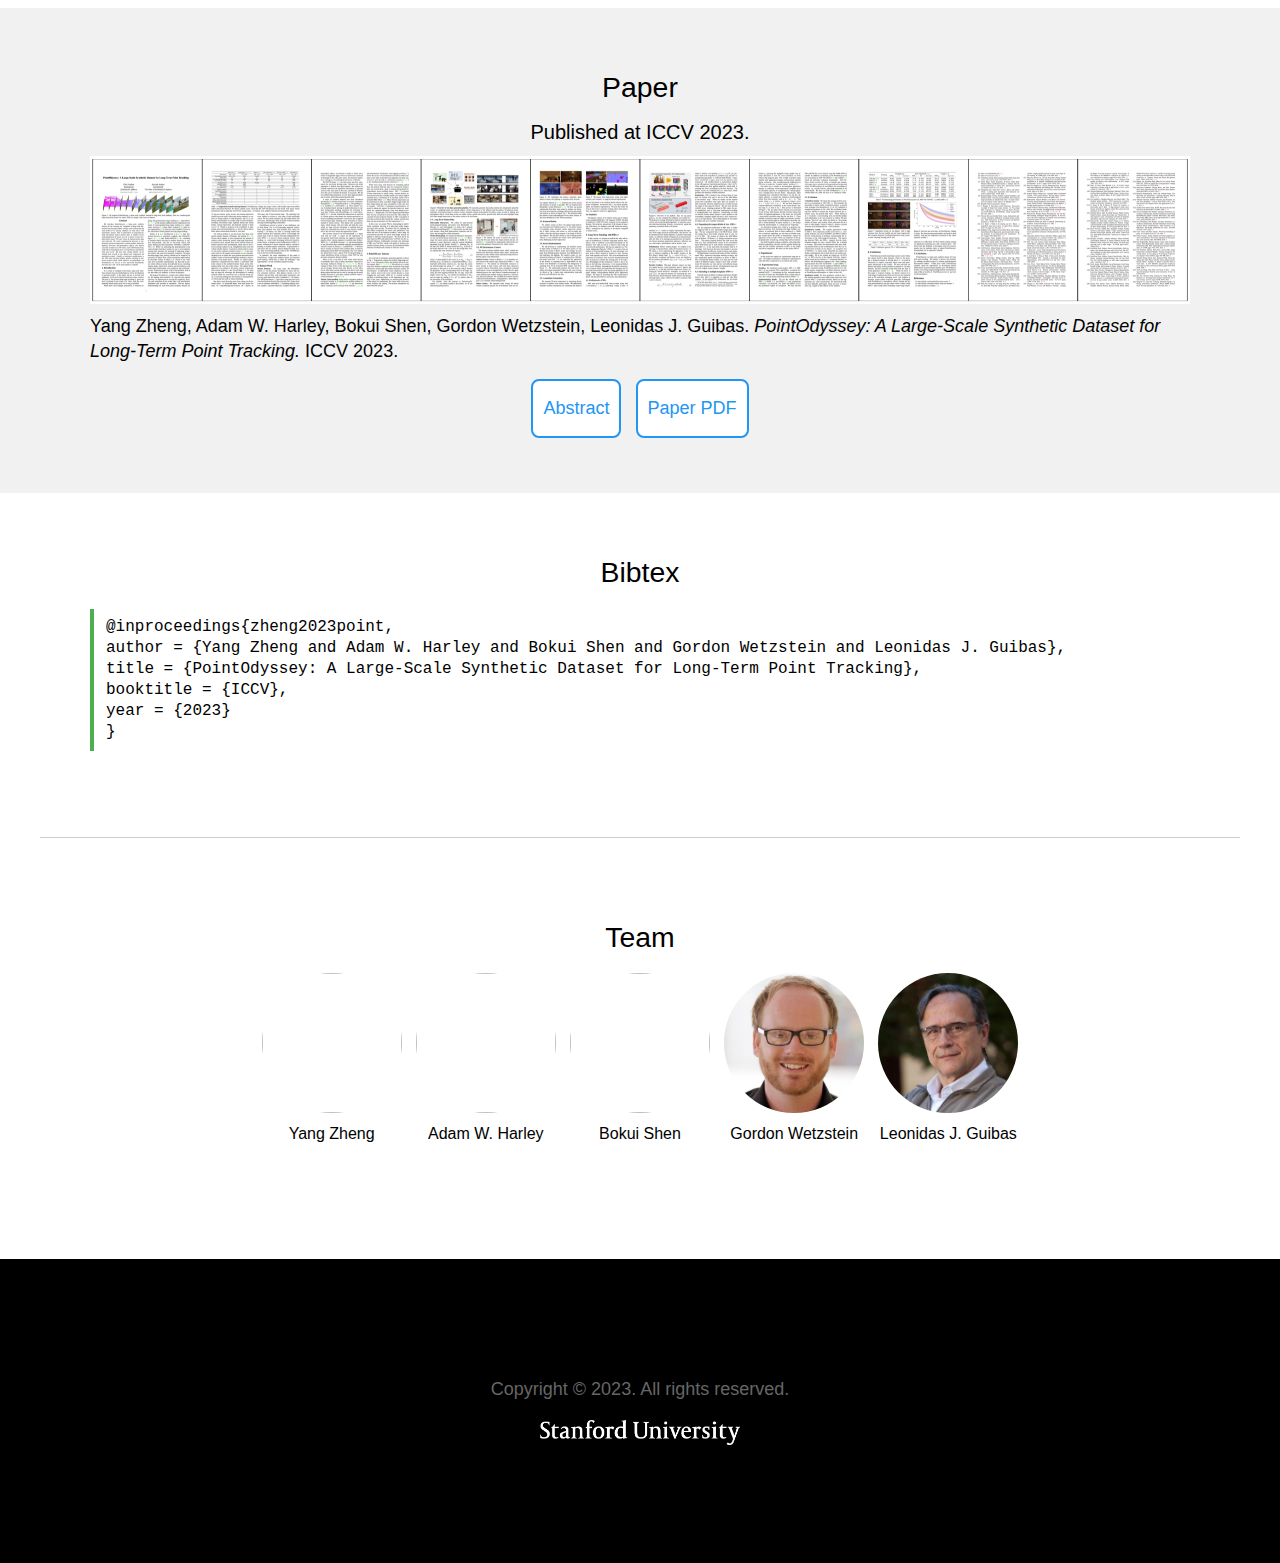
==== commit 5c7f3564: "removed tabsgs" ====
--- a/index.html
+++ b/index.html
@@ -488,10 +488,10 @@
 	<div class="w3-center"><h2>Bibtex</h2></div>
 	<div class="w3-code notranslate">
 	  @inproceedings{zheng2023point,<br>
-	  &emsp;author    = {Yang Zheng and Adam W. Harley and Bokui Shen and Gordon Wetzstein and Leonidas J. Guibas}, <br>
-	  &emsp;title     = {PointOdyssey: A Large-Scale Synthetic Dataset for Long-Term Point Tracking},<br>
-	  &emsp;booktitle = {ICCV},<br>
-	  &emsp;year      = {2023}<br>
+	      author    = {Yang Zheng and Adam W. Harley and Bokui Shen and Gordon Wetzstein and Leonidas J. Guibas}, <br>
+	      title     = {PointOdyssey: A Large-Scale Synthetic Dataset for Long-Term Point Tracking},<br>
+	      booktitle = {ICCV},<br>
+	      year      = {2023}<br>
 	  }
 	</div>
       </div> <!-- end row-padding -->
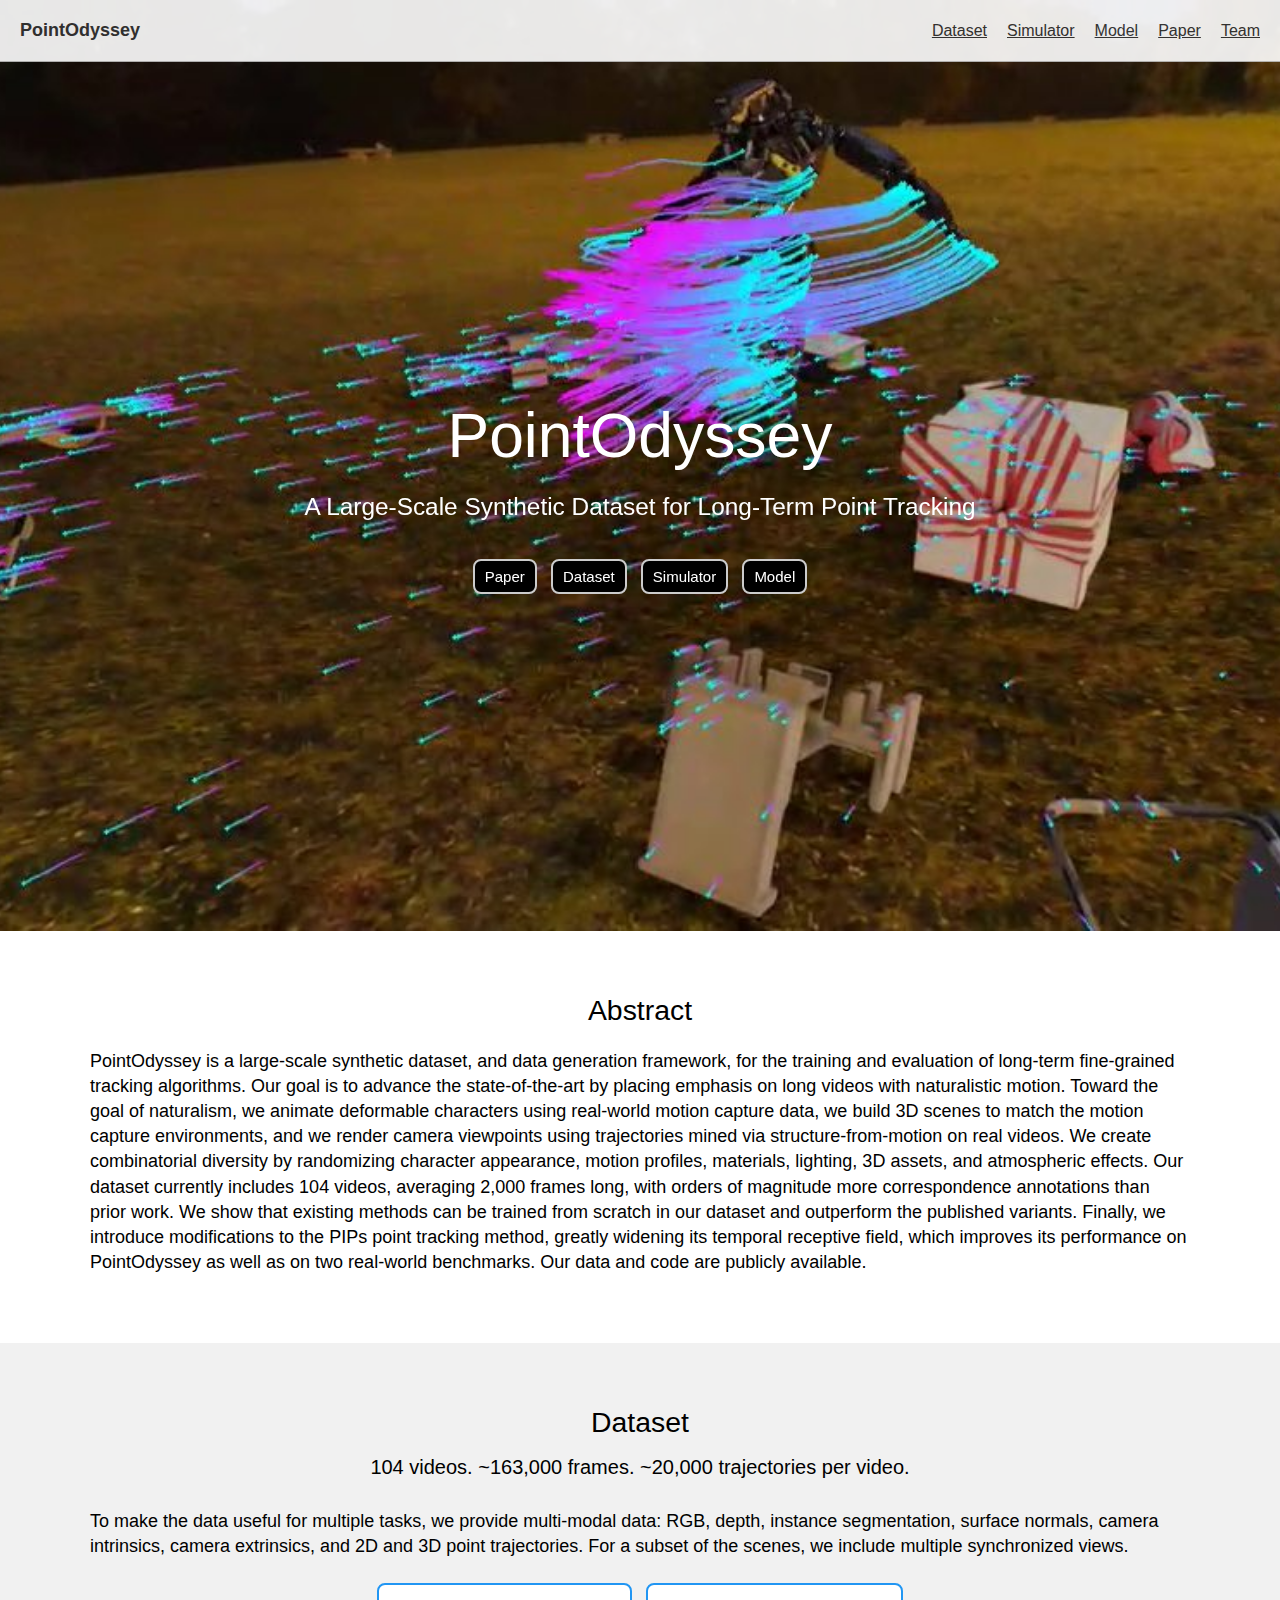
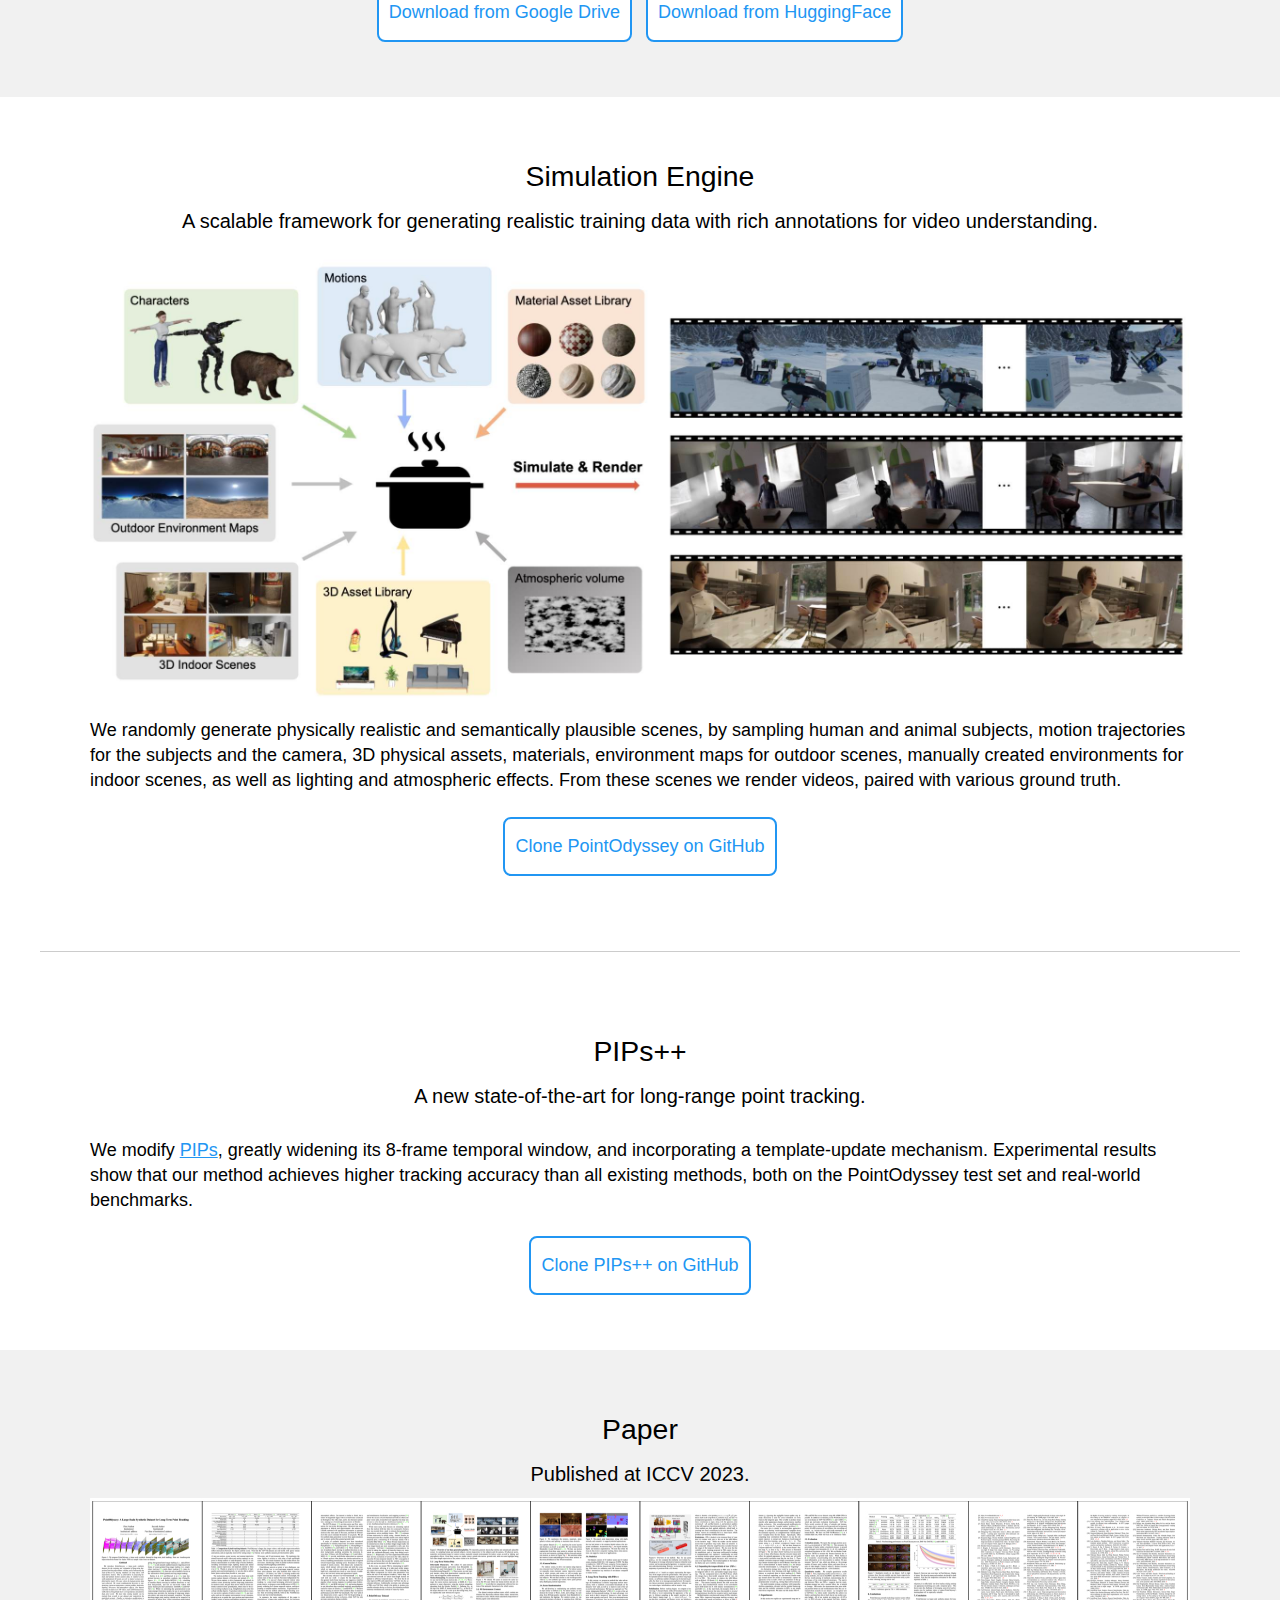
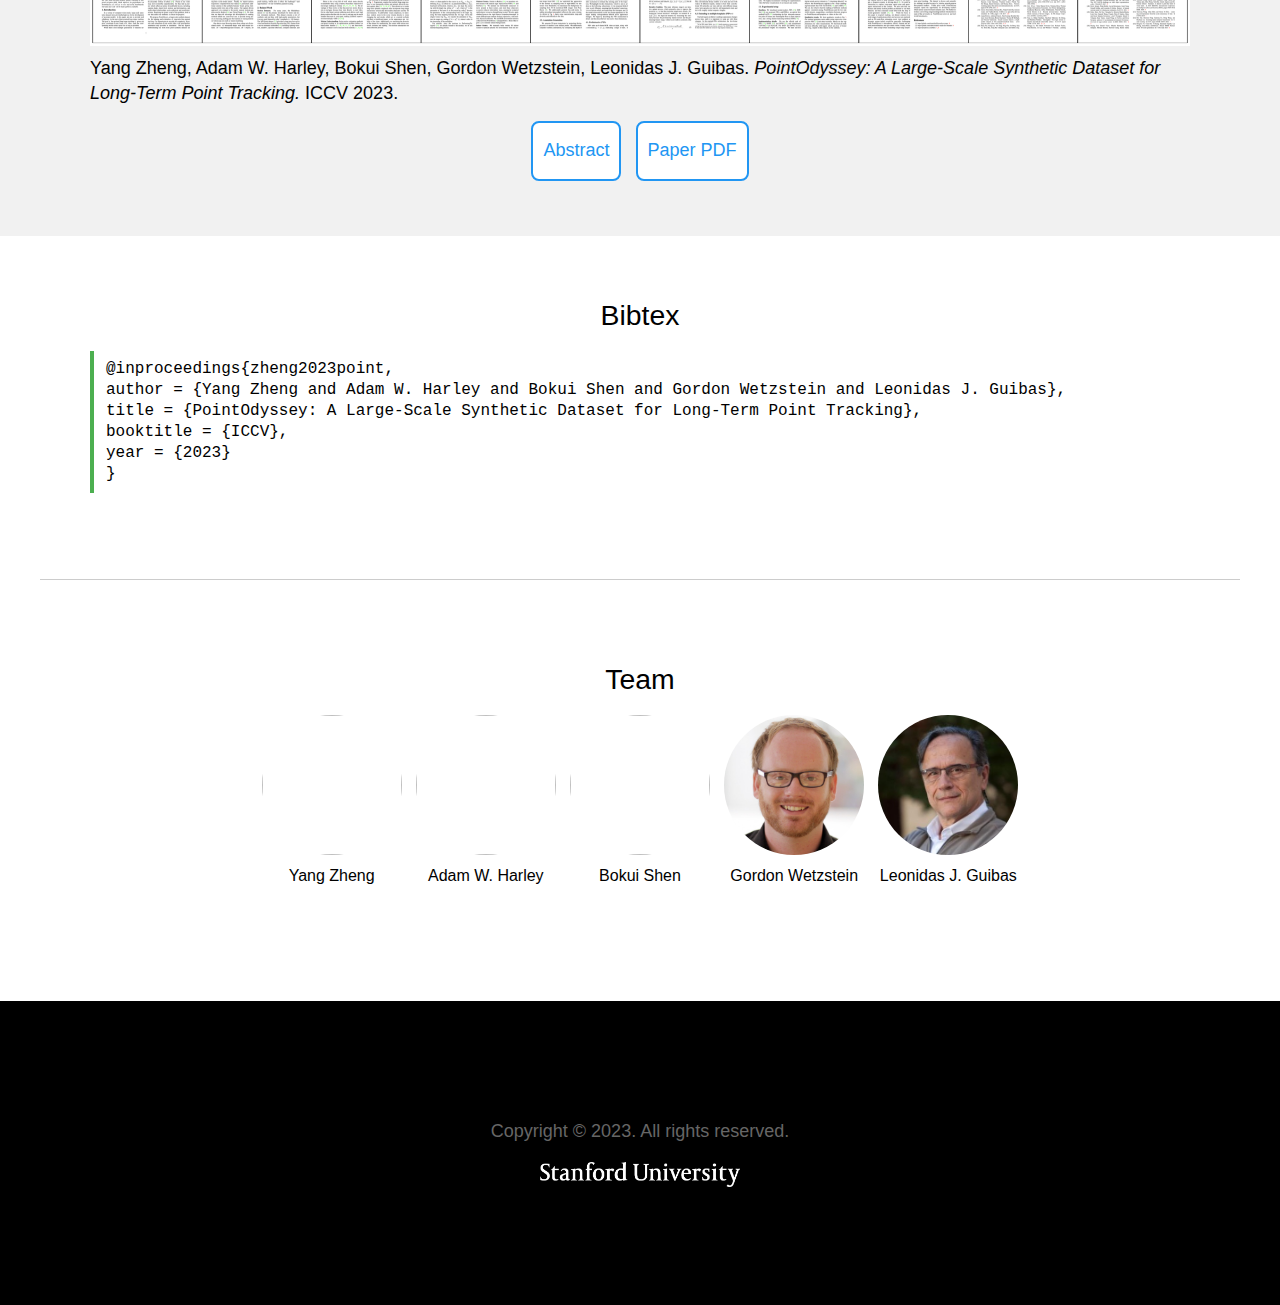
==== commit 85e4abe9: "updated pips++ links" ====
--- a/index.html
+++ b/index.html
@@ -452,12 +452,11 @@
 	<div class="w3-center">
 	  <h2>PIPs++</h2>
 	  <h4>A new state-of-the-art for long-range point tracking.</h4>
-	  <img style="width:100%;max-width:100%" alt="" src="assets/point_tracks.jpg">
+	  <img style="width:100%;max-width:100%" alt="" src="assets/camel_compressed.gif">
 	</div>
 	<p>We modify <a href="https://particle-video-revisited.github.io/">PIPs</a>, greatly widening its 8-frame temporal window, and incorporating a template-update mechanism. Experimental results show that our method achieves higher tracking accuracy than all existing methods, both on the PointOdyssey test set and real-world benchmarks.
 	  <div class="w3-center">
-	    <!-- <h3>Clone <a href="https://github.com/aharley/pips/">pips</a> on GitHub.</h3> -->
-	    <a class="button button2" href="https://github.com/aharley/pips"><h5>Clone PIPs on GitHub</h5></a>
+	    <a class="button button2" href="https://github.com/aharley/pips2"><h5>Clone PIPs++ on GitHub</h5></a>
 	  </div>
       </div> <!-- end row-padding -->
     </div> <!-- end 1200 -->
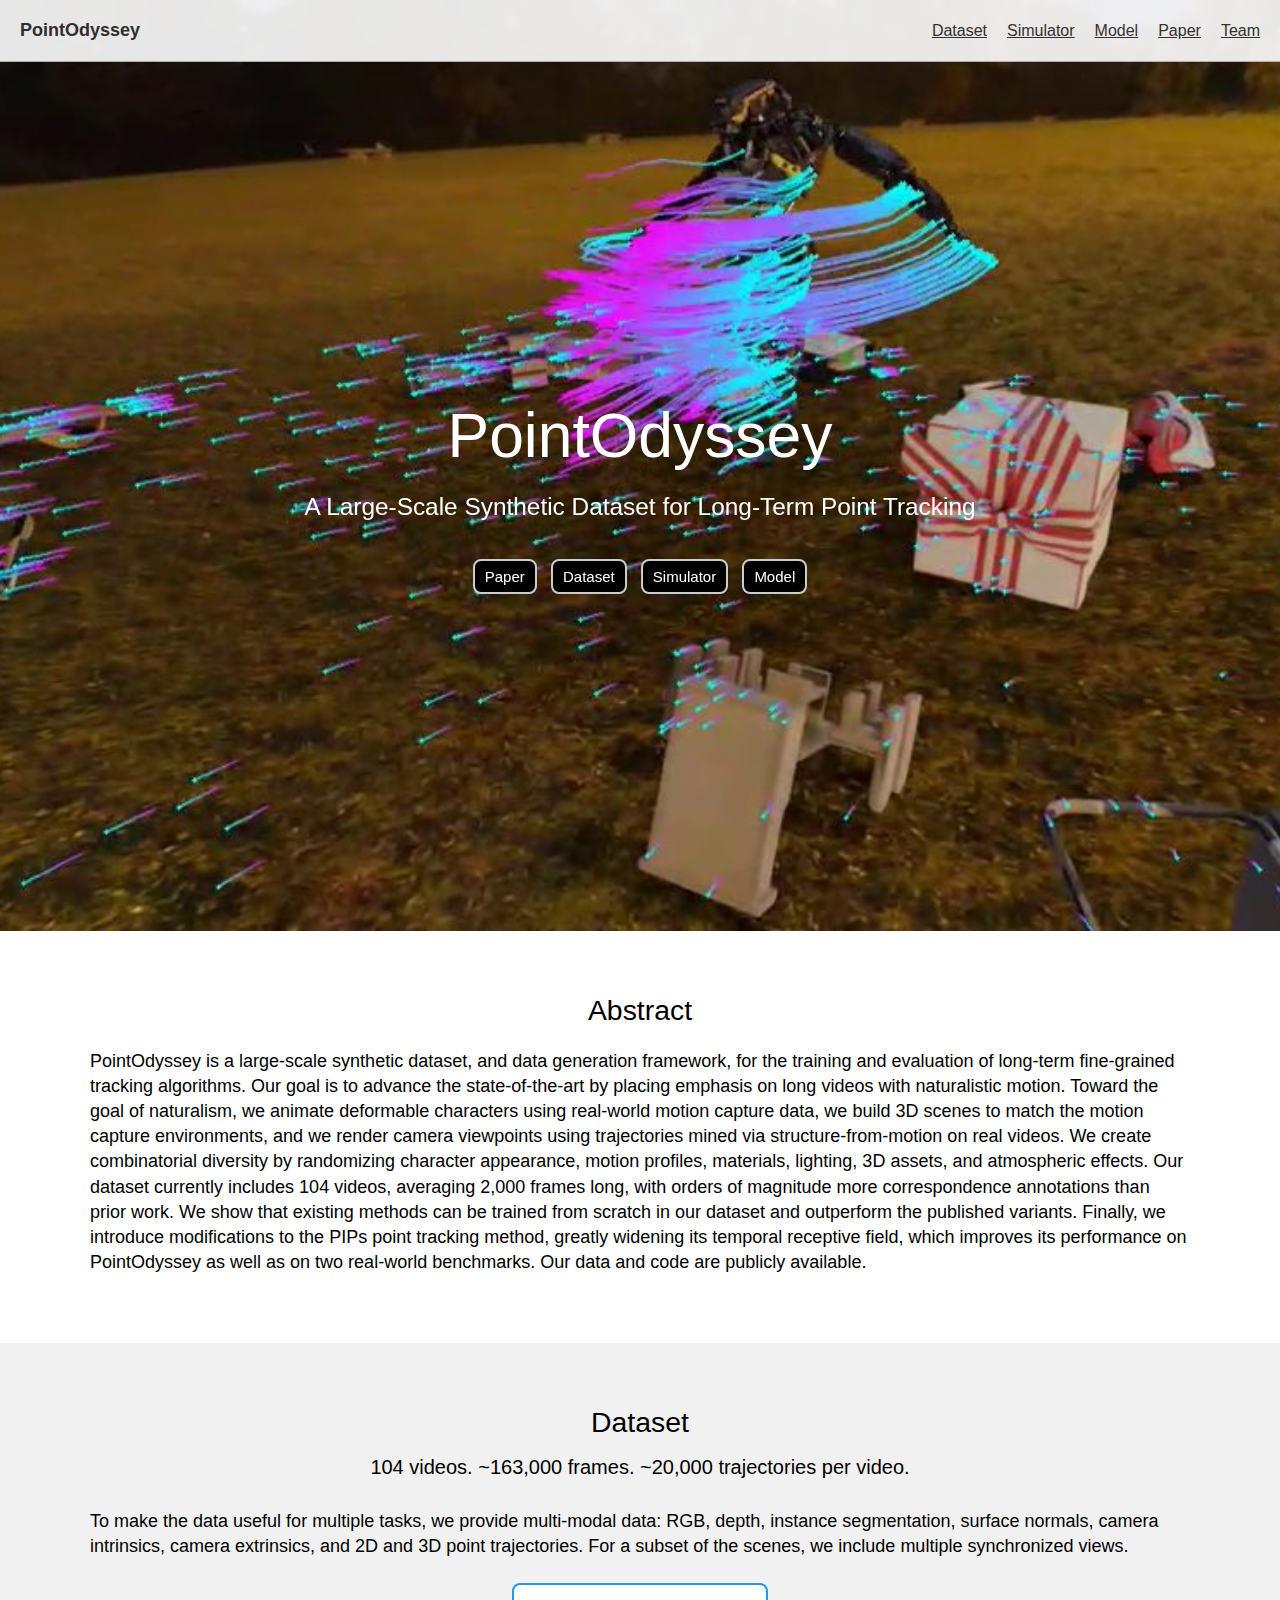
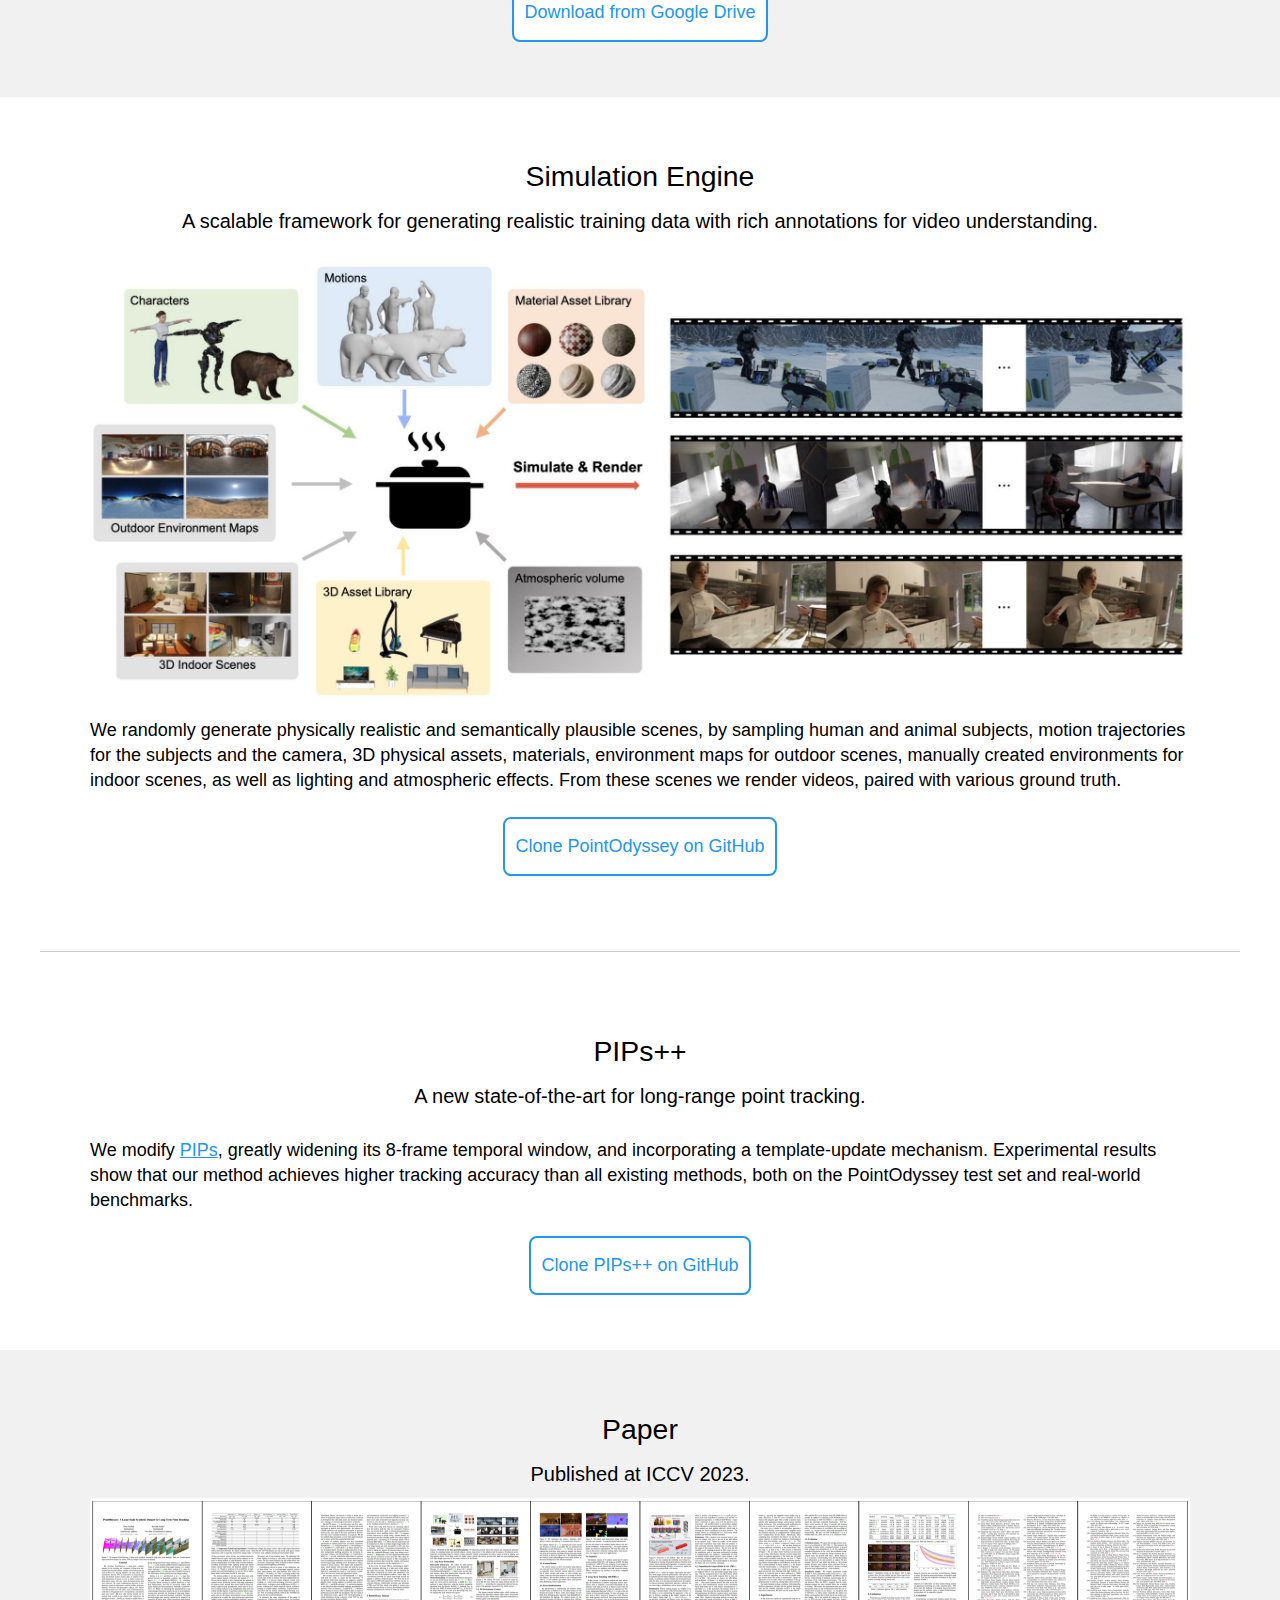
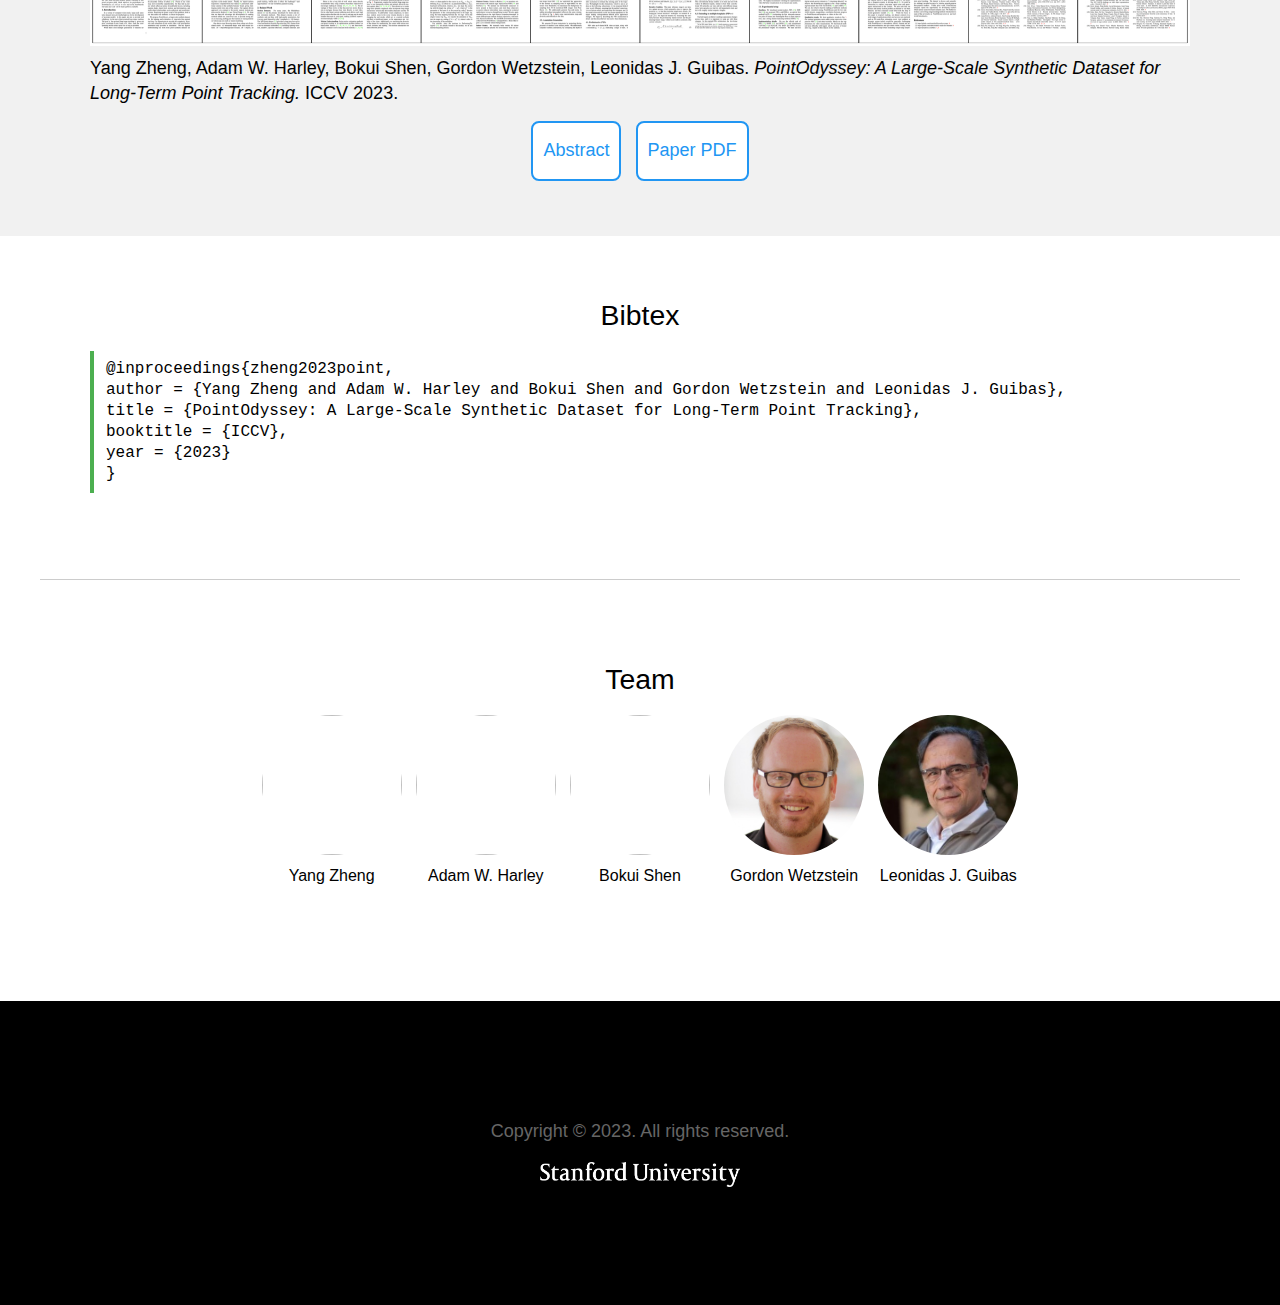
==== commit fb33ae86: "updated dataset link to v1.1" ====
--- a/index.html
+++ b/index.html
@@ -350,9 +350,9 @@
 
 		      <div class="w3-center" style="padding-top:20px;">
 			<a class="button button-black" href="https://arxiv.org/abs/2307.15055">Paper</a>
-			<a class="button button-black" href="https://huggingface.co/datasets/aharley/pointodyssey/tree/main">Dataset</a>
+			<a class="button button-black" href="https://drive.google.com/drive/u/1/folders/1lMMHMXrTaFZEugD8ABScvrkmGGSqDe2f">Dataset</a>
 			<a class="button button-black" href="https://github.com/y-zheng18/point_odyssey">Simulator</a>
-			<a class="button button-black" href="https://github.com/aharley/pips">Model</a>
+			<a class="button button-black" href="https://github.com/aharley/pips2">Model</a>
 		      </div>	    
 		      
 		    </div>
@@ -419,8 +419,8 @@
 	</div>
 	<p>To make the data useful for multiple tasks, we provide multi-modal data: RGB, depth, instance segmentation, surface normals, camera intrinsics, camera extrinsics, and 2D and 3D point trajectories. For a subset of the scenes, we include multiple synchronized views.</p>
 	<div class="w3-center">
-	  <a class="button button2" href="https://drive.google.com/drive/folders/1AyoI_9fw-G1X1MYEmOBuTFnCjX6PjoH6?usp=drive_link"><h5>Download from Google Drive</h5></a>
-	  <a class="button button2" href="https://huggingface.co/datasets/aharley/pointodyssey/tree/main"><h5>Download from HuggingFace</h5></a>
+	  <a class="button button2" href="https://drive.google.com/drive/u/1/folders/1lMMHMXrTaFZEugD8ABScvrkmGGSqDe2f"><h5>Download from Google Drive</h5></a>
+	  <!-- <a class="button button2" href="https://huggingface.co/datasets/aharley/pointodyssey/tree/main"><h5>Download from HuggingFace</h5></a> -->
 	</div>
       </div> <!-- end 1200 -->
     </div> <!-- end gray -->
@@ -452,7 +452,7 @@
 	<div class="w3-center">
 	  <h2>PIPs++</h2>
 	  <h4>A new state-of-the-art for long-range point tracking.</h4>
-	  <img style="width:100%;max-width:100%" alt="" src="assets/camel_compressed.gif">
+	  <img style="width:100%;max-width:100%" alt="" src="assets/camel_compressed2.gif">
 	</div>
 	<p>We modify <a href="https://particle-video-revisited.github.io/">PIPs</a>, greatly widening its 8-frame temporal window, and incorporating a template-update mechanism. Experimental results show that our method achieves higher tracking accuracy than all existing methods, both on the PointOdyssey test set and real-world benchmarks.
 	  <div class="w3-center">
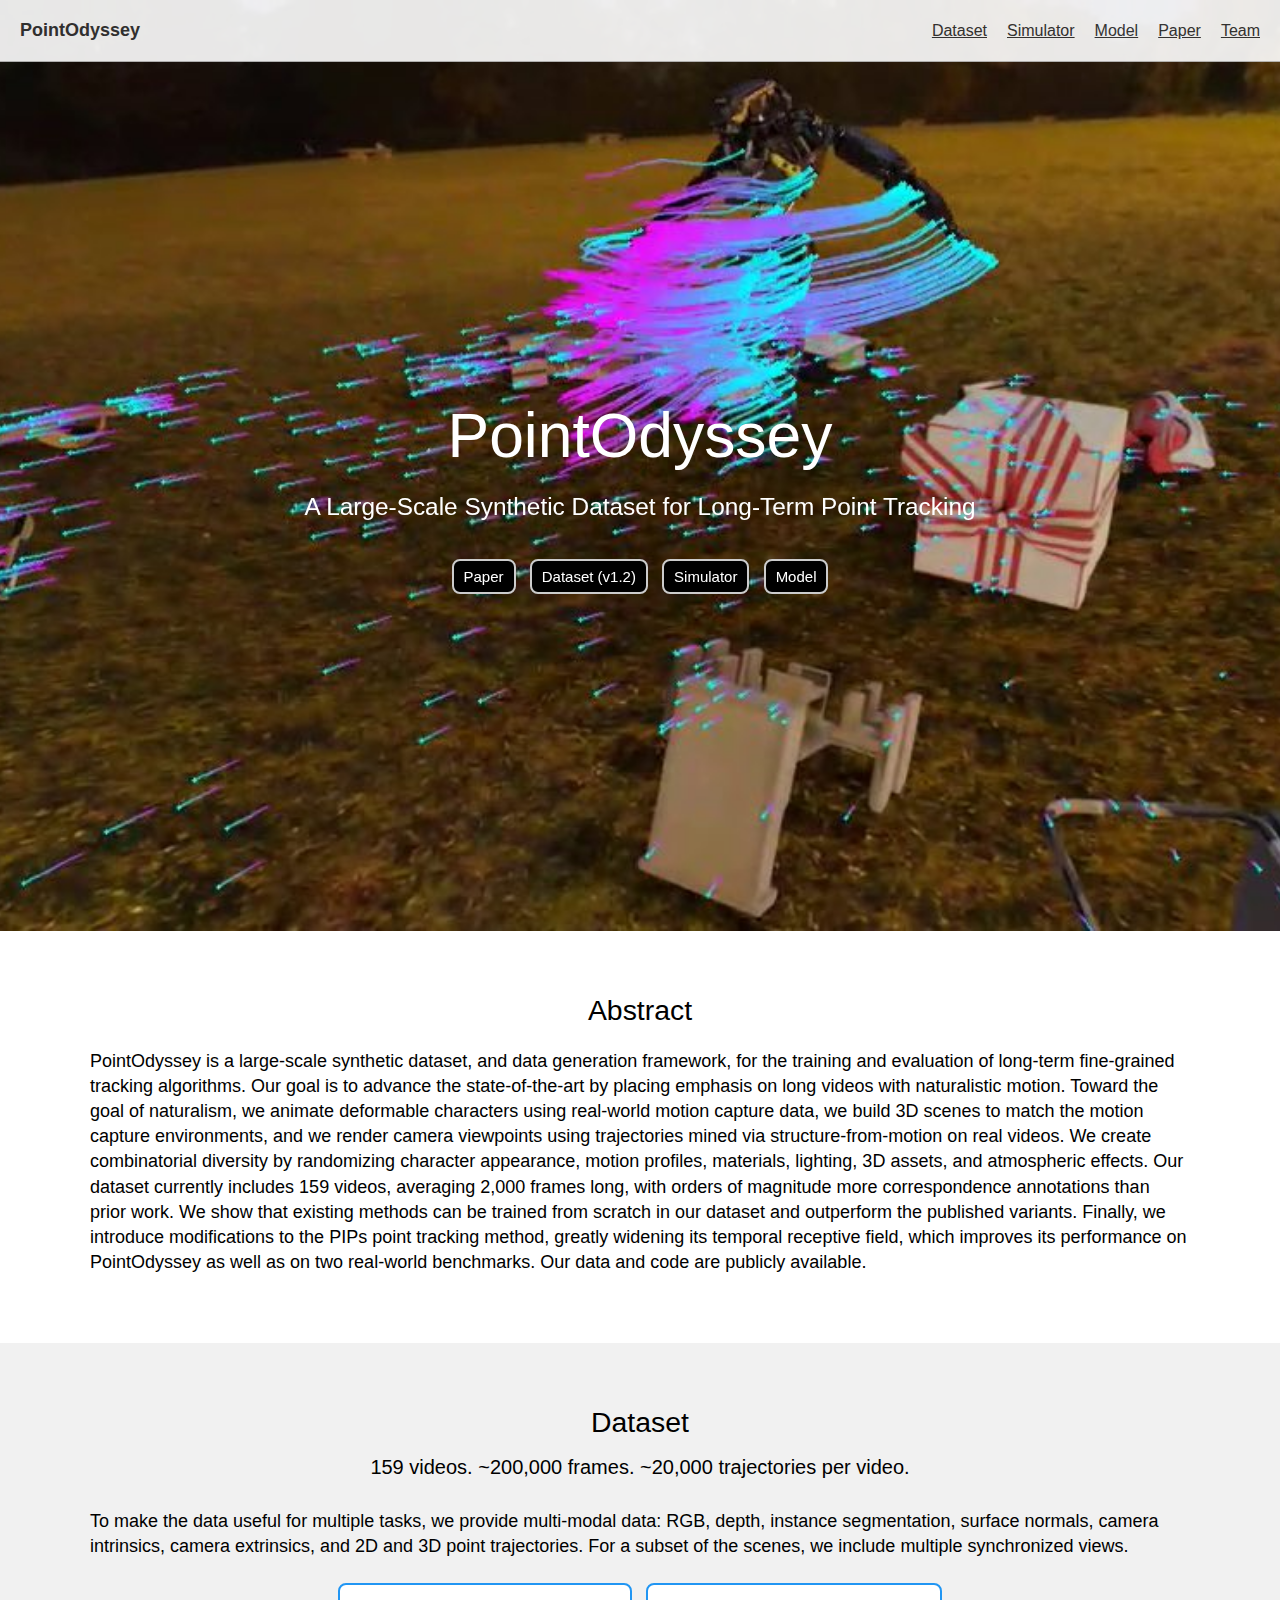
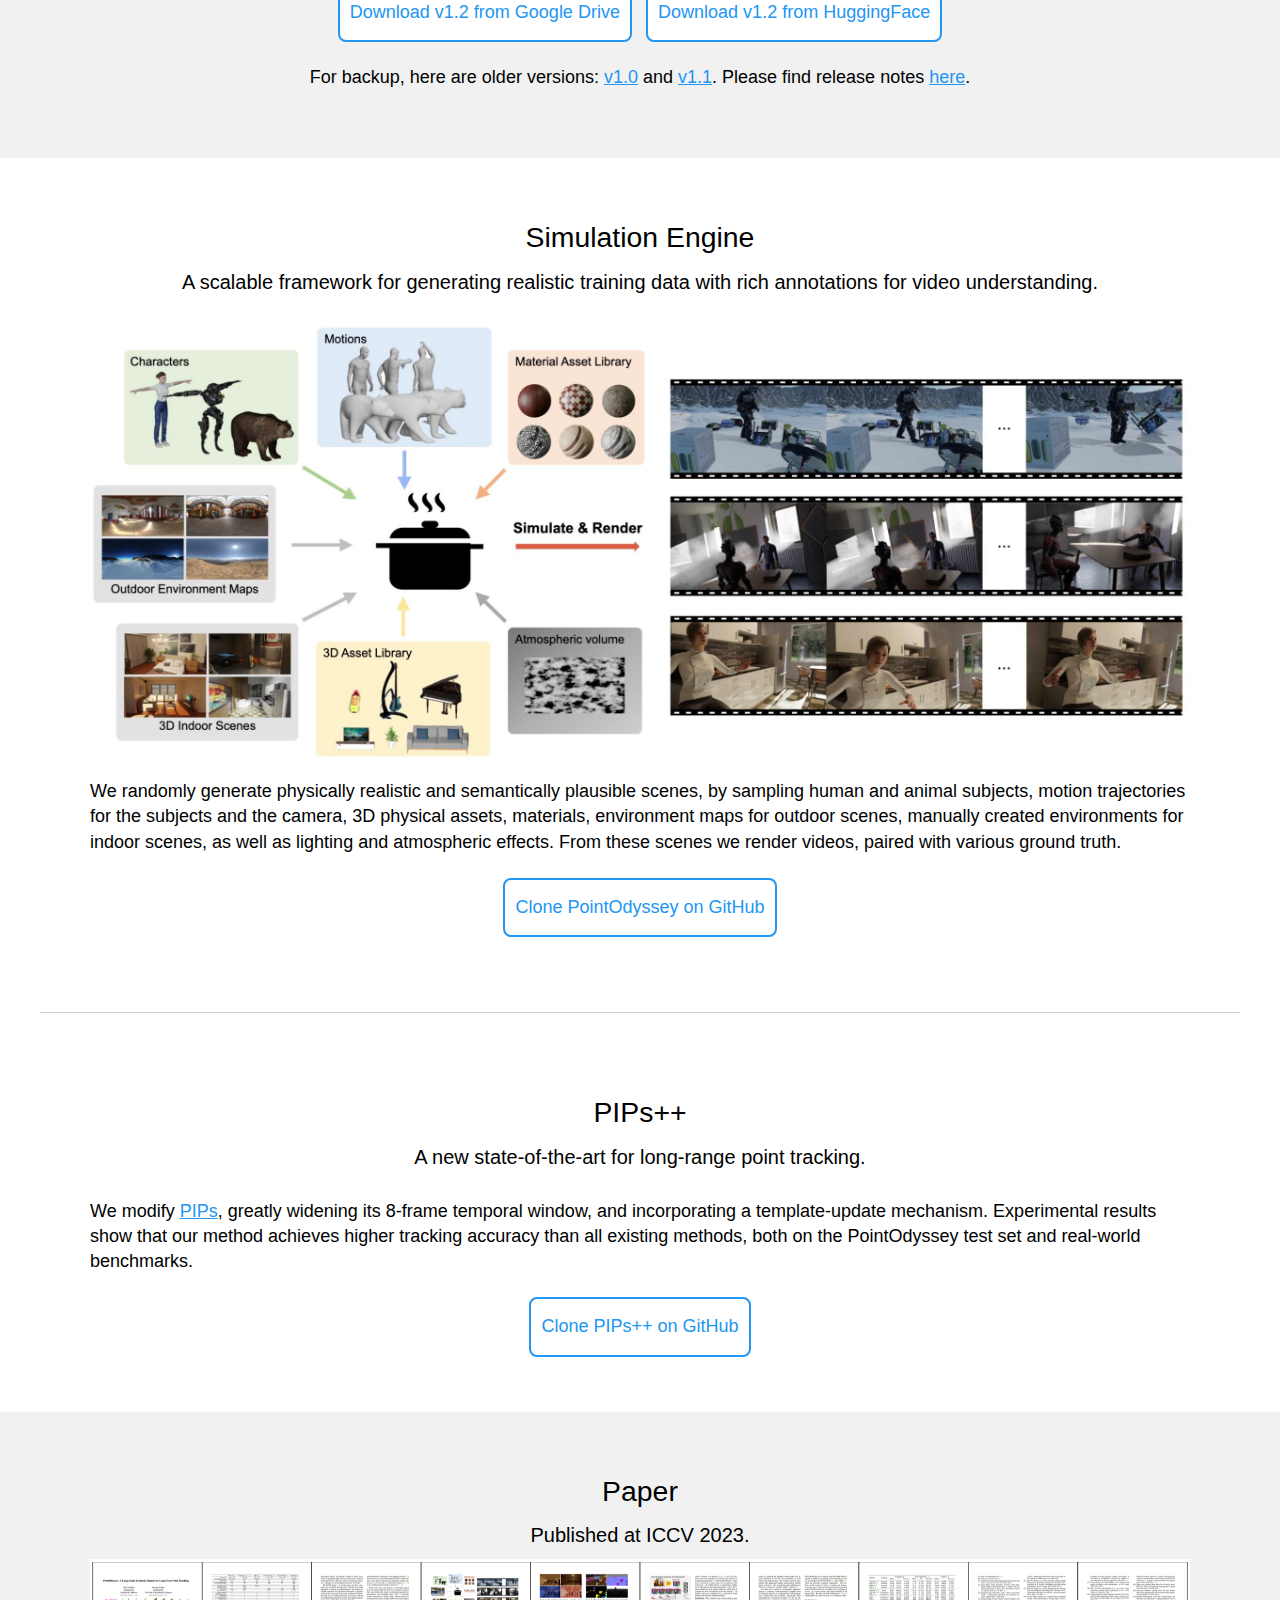
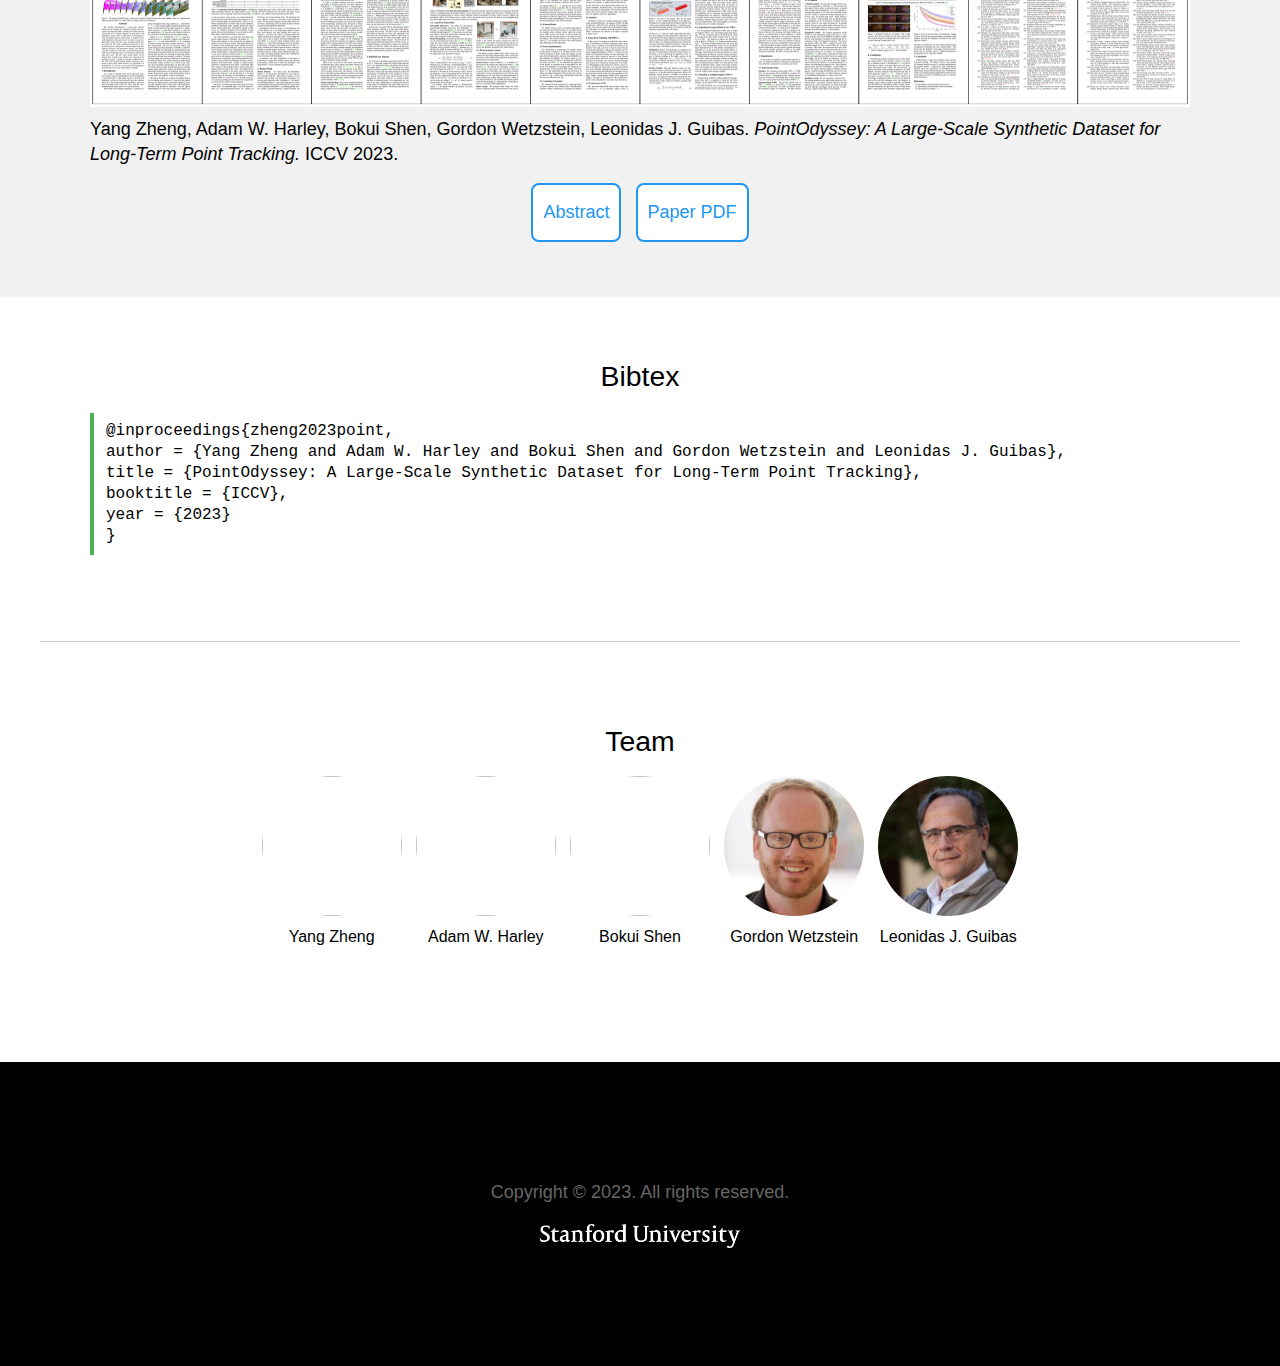
==== commit 78b514a5: "updated links for 1.2" ====
--- a/index.html
+++ b/index.html
@@ -350,7 +350,7 @@
 
 		      <div class="w3-center" style="padding-top:20px;">
 			<a class="button button-black" href="https://arxiv.org/abs/2307.15055">Paper</a>
-			<a class="button button-black" href="https://drive.google.com/drive/u/1/folders/1lMMHMXrTaFZEugD8ABScvrkmGGSqDe2f">Dataset</a>
+			<a class="button button-black" href="https://drive.google.com/drive/folders/1W6wxsbKbTdtV8-2TwToqa_QgLqRY3ft0?usp=drive_link">Dataset (v1.2)</a>
 			<a class="button button-black" href="https://github.com/y-zheng18/point_odyssey">Simulator</a>
 			<a class="button button-black" href="https://github.com/aharley/pips2">Model</a>
 		      </div>	    
@@ -404,7 +404,7 @@
 	<div class="w3-center">
 	  <h2>Abstract</h2>
 	</div>
-	<p>PointOdyssey is a large-scale synthetic dataset, and data generation framework, for the training and evaluation of long-term fine-grained tracking algorithms. Our goal is to advance the state-of-the-art by placing emphasis on long videos with naturalistic motion. Toward the goal of naturalism, we animate deformable characters using real-world motion capture data, we build 3D scenes to match the motion capture environments, and we render camera viewpoints using trajectories mined via structure-from-motion on real videos. We create combinatorial diversity by randomizing character appearance, motion profiles, materials, lighting, 3D assets, and atmospheric effects. Our dataset currently includes 104 videos, averaging 2,000 frames long, with orders of magnitude more correspondence annotations than prior work. We show that existing methods can be trained from scratch in our dataset and outperform the published variants. Finally, we introduce modifications to the PIPs point tracking method, greatly widening its temporal receptive field, which improves its performance on PointOdyssey as well as on two real-world benchmarks. Our data and code are publicly available.
+	<p>PointOdyssey is a large-scale synthetic dataset, and data generation framework, for the training and evaluation of long-term fine-grained tracking algorithms. Our goal is to advance the state-of-the-art by placing emphasis on long videos with naturalistic motion. Toward the goal of naturalism, we animate deformable characters using real-world motion capture data, we build 3D scenes to match the motion capture environments, and we render camera viewpoints using trajectories mined via structure-from-motion on real videos. We create combinatorial diversity by randomizing character appearance, motion profiles, materials, lighting, 3D assets, and atmospheric effects. Our dataset currently includes 159 videos, averaging 2,000 frames long, with orders of magnitude more correspondence annotations than prior work. We show that existing methods can be trained from scratch in our dataset and outperform the published variants. Finally, we introduce modifications to the PIPs point tracking method, greatly widening its temporal receptive field, which improves its performance on PointOdyssey as well as on two real-world benchmarks. Our data and code are publicly available.
 	</p>
       </div> <!-- end row -->
     </div> <!-- end 1200 -->
@@ -414,12 +414,14 @@
       <div class="w3-row-padding w3-content" style="max-width:1200px;">
 	<div class="w3-center">
 	  <h2>Dataset</h2>
-	  <h4>104 videos. ~163,000 frames. ~20,000 trajectories per video.</h4>
+	  <h4>159 videos. ~200,000 frames. ~20,000 trajectories per video.</h4>
 	  <img style="width:100%;max-width:100%" alt="" src="assets/teaser.gif">
 	</div>
 	<p>To make the data useful for multiple tasks, we provide multi-modal data: RGB, depth, instance segmentation, surface normals, camera intrinsics, camera extrinsics, and 2D and 3D point trajectories. For a subset of the scenes, we include multiple synchronized views.</p>
 	<div class="w3-center">
-	  <a class="button button2" href="https://drive.google.com/drive/u/1/folders/1lMMHMXrTaFZEugD8ABScvrkmGGSqDe2f"><h5>Download from Google Drive</h5></a>
+	  <a class="button button2" href="https://drive.google.com/drive/folders/1W6wxsbKbTdtV8-2TwToqa_QgLqRY3ft0?usp=sharing"><h5>Download v1.2 from Google Drive</h5></a>
+	  <a class="button button2" href="https://huggingface.co/datasets/aharley/pointodyssey/tree/main"><h5>Download v1.2 from HuggingFace</h5></a>
+	  <p>For backup, here are older versions: <a href="https://drive.google.com/drive/folders/1exDkcG1UJpJeOdfQY966KpwHBbFRu5xD?usp=drive_link">v1.0</a> and <a href="https://drive.google.com/drive/folders/1lMMHMXrTaFZEugD8ABScvrkmGGSqDe2f?usp=drive_link">v1.1</a>. Please find release notes <a href="https://github.com/y-zheng18/point_odyssey">here</a>.</p>
 	  <!-- <a class="button button2" href="https://huggingface.co/datasets/aharley/pointodyssey/tree/main"><h5>Download from HuggingFace</h5></a> -->
 	</div>
       </div> <!-- end 1200 -->
